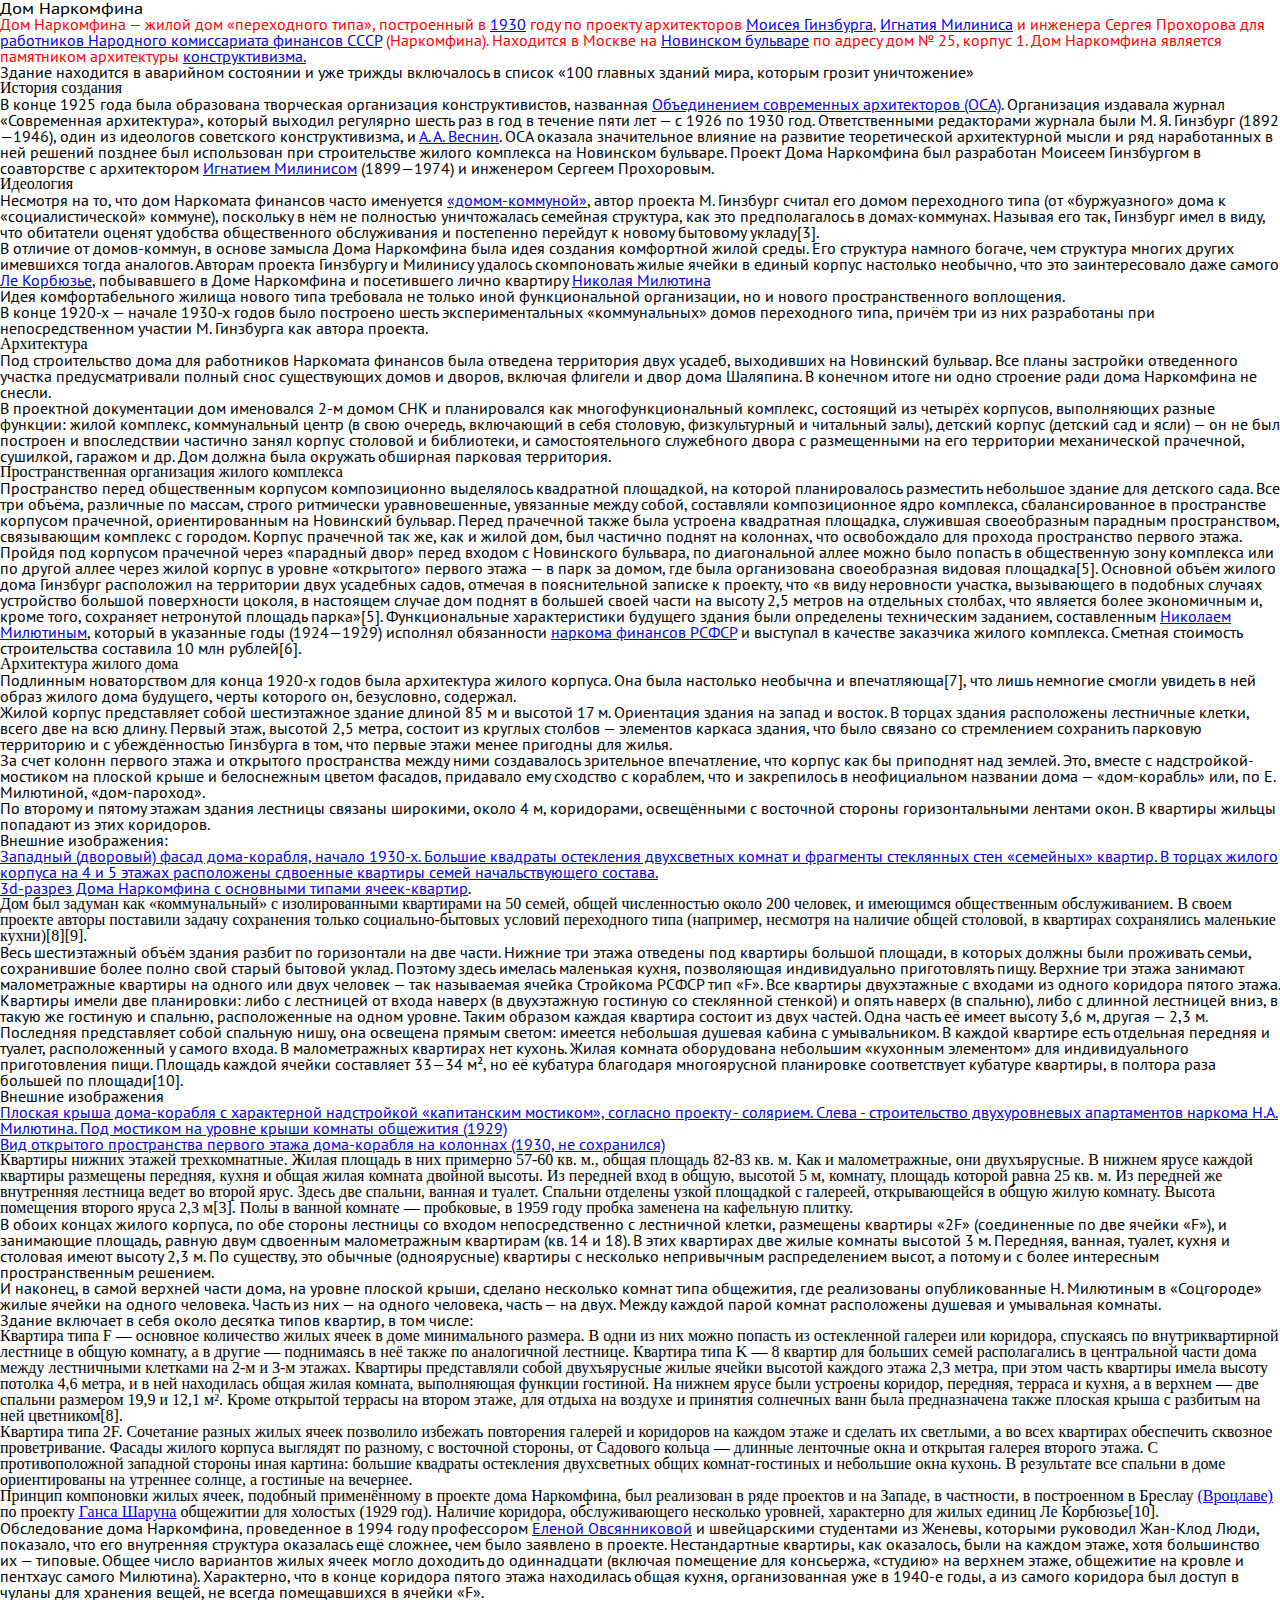
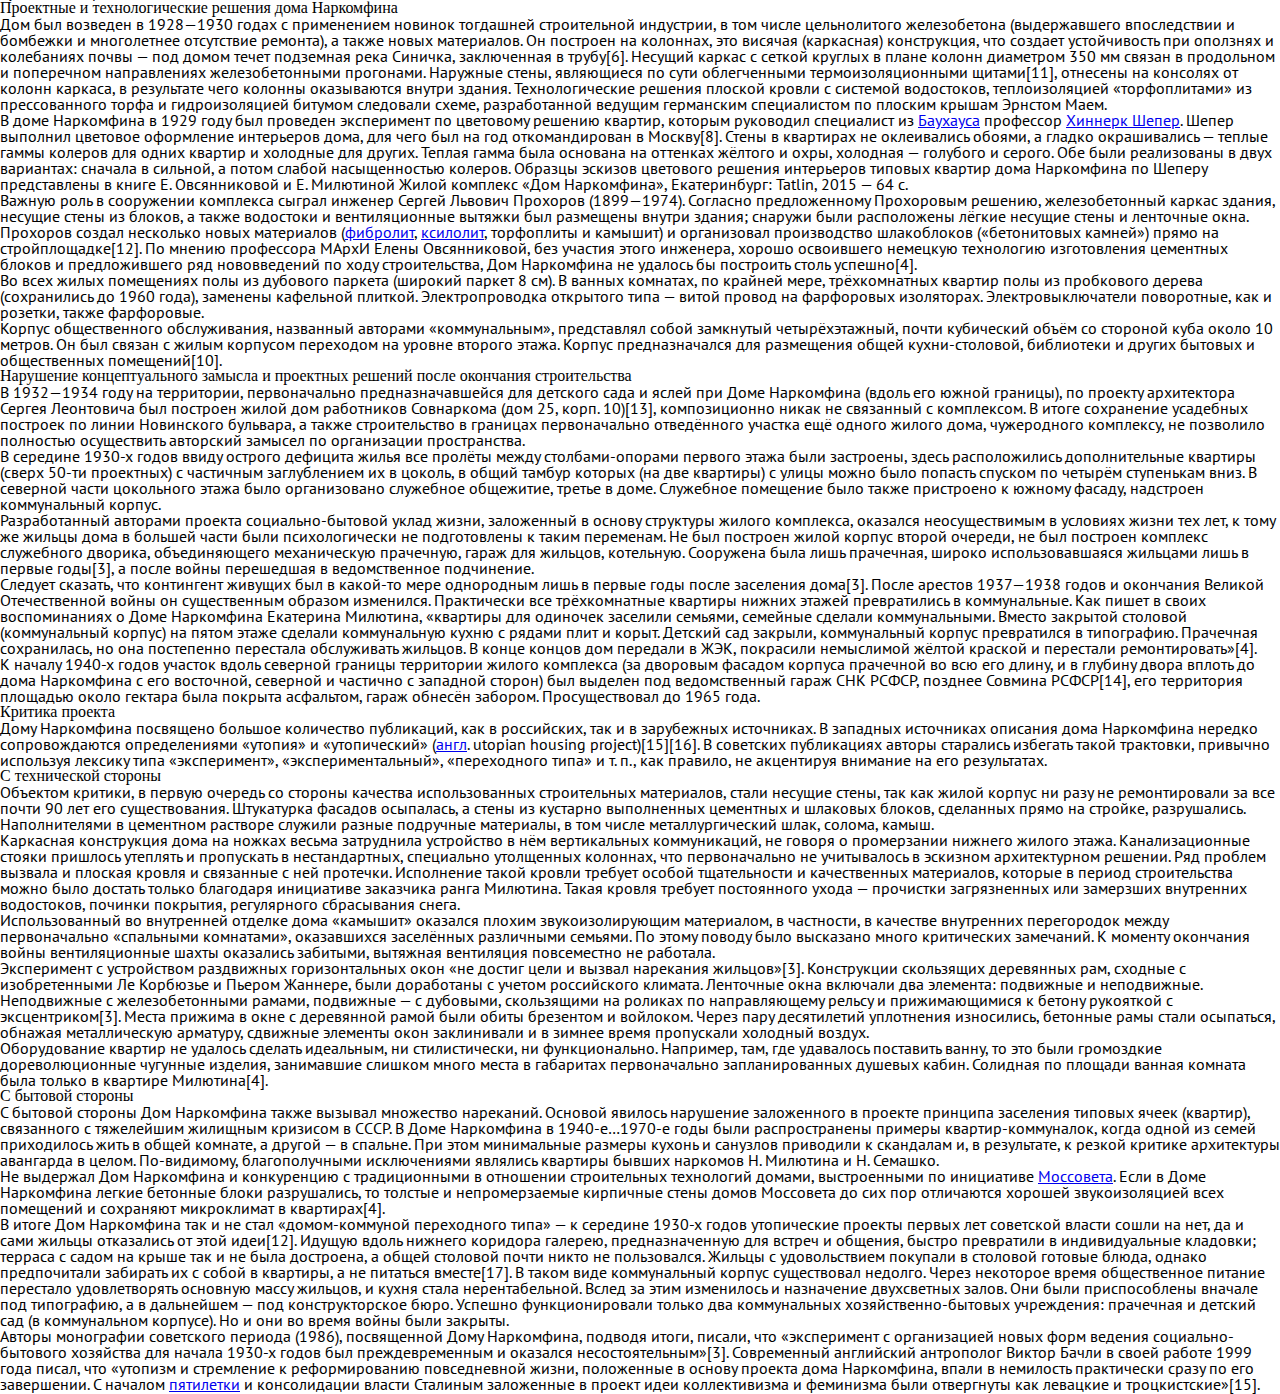
==== index.html @ 90851af2 "Tried to style" ====
<!DOCTYPE html>
<html>
  <head>
  <meta charset="utf-8">
    <title>Дом Наркомфина</title>
    <link rel="stylesheet" href="styles/style.css">
    <link href="https://fonts.googleapis.com/css?family=PT+Sans|PT+Sans+Caption" rel="stylesheet">
    </head>
    <body>
<h1>Дом Наркомфина</h1>
  <p style="color:red">Дом Наркомфина — жилой дом «переходного типа», построенный в <a href="https://ru.wikipedia.org/wiki/1930_%D0%B3%D0%BE%D0%B4">1930</a> году по проекту архитекторов <a href="https://ru.wikipedia.org/wiki/Гинзбург,_Моисей_Яковлевич">Моисея Гинзбурга</a>, <a href="https://ru.wikipedia.org/wiki/Милинис,_Игнатий_Францевич">Игнатия Милиниса</a> и инженера Сергея Прохорова  для <a href="https://ru.wikipedia.org/wiki/Народный_комиссариат_финансов_СССР">работников Народного комиссариата финансов СССР</a> (Наркомфина). Находится в Москве на <a href="https://ru.wikipedia.org/wiki/Новинский_бульвар">Новинском бульваре</a> по адресу дом № 25, корпус 1. Дом Наркомфина является памятником архитектуры <a href="https://ru.wikipedia.org/wiki/Конструктивизм_(искусство)">конструктивизма.</a> </p>
  <p>Здание находится в аварийном состоянии и уже трижды включалось в список «100 главных зданий мира, которым грозит уничтожение»</p>
<h2>История создания</h2>
    <p>В конце 1925 года была образована творческая организация конструктивистов, названная <a href="https://ru.wikipedia.org/wiki/Объединение_современных_архитекторов">Объединением современных архитекторов (ОСА)</a>. Организация издавала журнал «Современная архитектура», который выходил регулярно шесть раз в год в течение пяти лет — с 1926 по 1930 год. Ответственными редакторами журнала были М. Я. Гинзбург (1892—1946), один из идеологов советского конструктивизма, и <a href="https://ru.wikipedia.org/wiki/Веснин,_Александр_Александрович">А. А. Веснин</a>. ОСА оказала значительное влияние на развитие теоретической архитектурной мысли и ряд наработанных в ней решений позднее был использован при строительстве жилого комплекса на Новинском бульваре. Проект Дома Наркомфина был разработан Моисеем Гинзбургом в соавторстве с архитектором <a href="https://ru.wikipedia.org/wiki/Милинис,_Игнатий_Францевич">Игнатием Милинисом</a> (1899—1974) и инженером Сергеем Прохоровым.</p>
<h2>Идеология</h2>
    <p>Несмотря на то, что дом Наркомата финансов часто именуется <a href="https://ru.wikipedia.org/wiki/Дом-коммуна">«домом-коммуной»</a>, автор проекта М. Гинзбург считал его домом переходного типа (от «буржуазного» дома к «социалистической» коммуне), поскольку в нём не полностью уничтожалась семейная структура, как это предполагалось в домах-коммунах. Называя его так, Гинзбург имел в виду, что обитатели оценят удобства общественного обслуживания и постепенно перейдут к новому бытовому укладу[3].</p>

    <p>В отличие от домов-коммун, в основе замысла Дома Наркомфина была идея создания комфортной жилой среды. Его структура намного богаче, чем структура многих других имевшихся тогда аналогов. Авторам проекта Гинзбургу и Милинису удалось скомпоновать жилые ячейки в единый корпус настолько необычно, что это заинтересовало даже самого <a href="https://ru.wikipedia.org/wiki/Ле_Корбюзье">Ле Корбюзье</a>, побывавшего в Доме Наркомфина и посетившего лично квартиру <a href="https://ru.wikipedia.org/wiki/Милютин,_Николай_Александрович">Николая Милютина</a> </p>

    <p>Идея комфортабельного жилища нового типа требовала не только иной функциональной организации, но и нового пространственного воплощения.</p>

    <p>В конце 1920-х — начале 1930-х годов было построено шесть экспериментальных «коммунальных» домов переходного типа, причём три из них разработаны при непосредственном участии М. Гинзбурга как автора проекта.</p>
<h2>Архитектура</h2>
  <p>Под строительство дома для работников Наркомата финансов была отведена территория двух усадеб, выходивших на Новинский бульвар. Все планы застройки отведенного участка предусматривали полный снос существующих домов и дворов, включая флигели и двор дома Шаляпина. В конечном итоге ни одно строение ради дома Наркомфина не снесли.</p>

  <p>В проектной документации дом именовался 2-м домом СНК и планировался как многофункциональный комплекс, состоящий из четырёх корпусов, выполняющих разные функции: жилой комплекс, коммунальный центр (в свою очередь, включающий в себя столовую, физкультурный и читальный залы), детский корпус (детский сад и ясли) — он не был построен и впоследствии частично занял корпус столовой и библиотеки, и самостоятельного служебного двора с размещенными на его территории механической прачечной, сушилкой, гаражом и др. Дом должна была окружать обширная парковая территория.</p>
<h3>Пространственная организация жилого комплекса</h3>
  <p>Пространство перед общественным корпусом композиционно выделялось квадратной площадкой, на которой планировалось разместить небольшое здание для детского сада. Все три объёма, различные по массам, строго ритмически уравновешенные, увязанные между собой, составляли композиционное ядро комплекса, сбалансированное в пространстве корпусом прачечной, ориентированным на Новинский бульвар. Перед прачечной также была устроена квадратная площадка, служившая своеобразным парадным пространством, связывающим комплекс с городом. Корпус прачечной так же, как и жилой дом, был частично поднят на колоннах, что освобождало для прохода пространство первого этажа. Пройдя под корпусом прачечной через «парадный двор» перед входом с Новинского бульвара, по диагональной аллее можно было попасть в общественную зону комплекса или по другой аллее через жилой корпус в уровне «открытого» первого этажа — в парк за домом, где была организована своеобразная видовая площадка[5].

Основной объём жилого дома Гинзбург расположил на территории двух усадебных садов, отмечая в пояснительной записке к проекту, что «в виду неровности участка, вызывающего в подобных случаях устройство большой поверхности цоколя, в настоящем случае дом поднят в большей своей части на высоту 2,5 метров на отдельных столбах, что является более экономичным и, кроме того, сохраняет нетронутой площадь парка»[5].

Функциональные характеристики будущего здания были определены техническим заданием, составленным <a href="https://ru.wikipedia.org/wiki/Милютин,_Николай_Александрович">Николаем Милютиным</a>, который в указанные годы (1924—1929) исполнял обязанности <a href="https://ru.wikipedia.org/wiki/Народный_комиссариат_финансов_РСФСР">наркома финансов РСФСР</a> и выступал в качестве заказчика жилого комплекса. Сметная стоимость строительства составила 10 млн рублей[6].</p>
<h3>Архитектура жилого дома</h3>
  <p>Подлинным новаторством для конца 1920-х годов была архитектура жилого корпуса. Она была настолько необычна и впечатляюща[7], что лишь немногие смогли увидеть в ней образ жилого дома будущего, черты которого он, безусловно, содержал.</p>

  <p>Жилой корпус представляет собой шестиэтажное здание длиной 85 м и высотой 17 м. Ориентация здания на запад и восток. В торцах здания расположены лестничные клетки, всего две на всю длину. Первый этаж, высотой 2,5 метра, состоит из круглых столбов — элементов каркаса здания, что было связано со стремлением сохранить парковую территорию и с убеждённостью Гинзбурга в том, что первые этажи менее пригодны для жилья.</p>

  <p>За счет колонн первого этажа и открытого пространства между ними создавалось зрительное впечатление, что корпус как бы приподнят над землей. Это, вместе с надстройкой-мостиком на плоской крыше и белоснежным цветом фасадов, придавало ему сходство с кораблем, что и закрепилось в неофициальном названии дома — «дом-корабль» или, по Е. Милютиной, «дом-пароход».</p>

  <p>По второму и пятому этажам здания лестницы связаны широкими, около 4 м, коридорами, освещёнными с восточной стороны горизонтальными лентами окон. В квартиры жильцы попадают из этих коридоров.</p>

  <p>Внешние изображения:
    <p> <a href="http://www.artandarchitecture.org.uk/images/full/75aa275d5933ce603805214221bc10930753aa45.html">Западный (дворовый) фасад дома-корабля, начало 1930-х. Большие квадраты остекления двухсветных комнат и фрагменты стеклянных стен «семейных» квартир. В торцах жилого корпуса на 4 и 5 этажах расположены сдвоенные квартиры семей начальствующего состава.</a> </p>

    <p> <a href="http://1.bp.blogspot.com/-ZjnkB59zXxg/VXw2PdCZWOI/AAAAAAAAMlU/ABbjK4QWduk/s1600/Narkomfin_4lagen.png">3d-разрез Дома Наркомфина с основными типами ячеек-квартир</a>. </p>
Дом был задуман как «коммунальный» с изолированными квартирами на 50 семей, общей численностью около 200 человек, и имеющимся общественным обслуживанием. В своем проекте авторы поставили задачу сохранения только социально-бытовых условий переходного типа (например, несмотря на наличие общей столовой, в квартирах сохранялись маленькие кухни)[8][9].</p>

  <p>Весь шестиэтажный объём здания разбит по горизонтали на две части. Нижние три этажа отведены под квартиры большой площади, в которых должны были проживать семьи, сохранившие более полно свой старый бытовой уклад. Поэтому здесь имелась маленькая кухня, позволяющая индивидуально приготовлять пищу. Верхние три этажа занимают малометражные квартиры на одного или двух человек — так называемая ячейка Стройкома РСФСР тип «F». Все квартиры двухэтажные с входами из одного коридора пятого этажа. Квартиры имели две планировки: либо с лестницей от входа наверх (в двухэтажную гостиную со стеклянной стенкой) и опять наверх (в спальню), либо с длинной лестницей вниз, в такую же гостиную и спальню, расположенные на одном уровне. Таким образом каждая квартира состоит из двух частей. Одна часть её имеет высоту 3,6 м, другая — 2,3 м. Последняя представляет собой спальную нишу, она освещена прямым светом: имеется небольшая душевая кабина с умывальником. В каждой квартире есть отдельная передняя и туалет, расположенный у самого входа. В малометражных квартирах нет кухонь. Жилая комната оборудована небольшим «кухонным элементом» для индивидуального приготовления пищи. Площадь каждой ячейки составляет 33—34 м², но её кубатура благодаря многоярусной планировке соответствует кубатуре квартиры, в полтора раза большей по площади[10].</p>

  <p>Внешние изображения
    <p> <a href="https://thecharnelhouse.org/2013/10/05/dom-narkomfin-in-moscow-1929/narkomfin-en-constructione/#main">Плоская крыша дома-корабля с характерной надстройкой «капитанским мостиком», согласно проекту - солярием. Слева - строительство двухуровневых апартаментов наркома Н.А. Милютина. Под мостиком на уровне крыши комнаты общежития (1929)</a> </p>
    <p> <a href="http://www.artandarchitecture.org.uk/images/full/ae0583a6d7a07fad7708b5f6cf59872e88553ae0.html">Вид открытого пространства первого этажа дома-корабля на колоннах (1930, не сохранился)</a> </p>
Квартиры нижних этажей трехкомнатные. Жилая площадь в них примерно 57-60 кв. м., общая площадь 82-83 кв. м. Как и малометражные, они двухъярусные. В нижнем ярусе каждой квартиры размещены передняя, кухня и общая жилая комната двойной высоты. Из передней вход в общую, высотой 5 м, комнату, площадь которой равна 25 кв. м. Из передней же внутренняя лестница ведет во второй ярус. Здесь две спальни, ванная и туалет. Спальни отделены узкой площадкой с галереей, открывающейся в общую жилую комнату. Высота помещения второго яруса 2,3 м[3]. Полы в ванной комнате — пробковые, в 1959 году пробка заменена на кафельную плитку.</p>

  <p>В обоих концах жилого корпуса, по обе стороны лестницы со входом непосредственно с лестничной клетки, размещены квартиры «2F» (соединенные по две ячейки «F»), и занимающие площадь, равную двум сдвоенным малометражным квартирам (кв. 14 и 18). В этих квартирах две жилые комнаты высотой 3 м. Передняя, ванная, туалет, кухня и столовая имеют высоту 2,3 м. По существу, это обычные (одноярусные) квартиры с несколько непривычным распределением высот, а потому и с более интересным пространственным решением.</p>

  <p>И наконец, в самой верхней части дома, на уровне плоской крыши, сделано несколько комнат типа общежития, где реализованы опубликованные Н. Милютиным в «Соцгороде» жилые ячейки на одного человека. Часть из них — на одного человека, часть — на двух. Между каждой парой комнат расположены душевая и умывальная комнаты.</p>

  <p>Здание включает в себя около десятка типов квартир, в том числе:</p>

    <ul>

    <li>Квартира типа F — основное количество жилых ячеек в доме минимального размера. В одни из них можно попасть из остекленной галереи или коридора, спускаясь по внутриквартирной лестнице в общую комнату, а в другие — поднимаясь в неё также по аналогичной лестнице.
Квартира типа K — 8 квартир для больших семей располагались в центральной части дома между лестничными клетками на 2-м и 3-м этажах. Квартиры представляли собой двухъярусные жилые ячейки высотой каждого этажа 2,3 метра, при этом часть квартиры имела высоту потолка 4,6 метра, и в ней находилась общая жилая комната, выполняющая функции гостиной. На нижнем ярусе были устроены коридор, передняя, терраса и кухня, а в верхнем — две спальни размером 19,9 и 12,1 м². Кроме открытой террасы на втором этаже, для отдыха на воздухе и принятия солнечных ванн была предназначена также плоская крыша с разбитым на ней цветником[8].</p>

    <li>Квартира типа 2F. Сочетание разных жилых ячеек позволило избежать повторения галерей и коридоров на каждом этаже и сделать их светлыми, а во всех квартирах обеспечить сквозное проветривание.
Фасады жилого корпуса выглядят по разному, с восточной стороны, от Садового кольца — длинные ленточные окна и открытая галерея второго этажа. С противоположной западной стороны иная картина: большие квадраты остекления двухсветных общих комнат-гостиных и небольшие окна кухонь. В результате все спальни в доме ориентированы на утреннее солнце, а гостиные на вечернее.</p>

    <li>Принцип компоновки жилых ячеек, подобный применённому в проекте дома Наркомфина, был реализован в ряде проектов и на Западе, в частности, в построенном в Бреслау <a href="https://ru.wikipedia.org/wiki/Вроцлав">(Вроцлаве)</a> по проекту <a href="https://ru.wikipedia.org/wiki/Шарун,_Ганс">Ганса Шаруна</a> общежитии для холостых (1929 год). Наличие коридора, обслуживающего несколько уровней, характерно для жилых единиц Ле Корбюзье[10].</p>

  <p>Обследование дома Наркомфина, проведенное в 1994 году профессором <a href="https://ru.wikipedia.org/wiki/Московский_архитектурный_институт_(государственная_академия)>"МАрхИ </a> <a href="https://ru.wikipedia.org/wiki/Овсянникова,_Елена_Борисовна">Еленой Овсянниковой</a> и швейцарскими студентами из Женевы, которыми руководил Жан-Клод Люди, показало, что его внутренняя структура оказалась ещё сложнее, чем было заявлено в проекте. Нестандартные квартиры, как оказалось, были на каждом этаже, хотя большинство их — типовые. Общее число вариантов жилых ячеек могло доходить до одиннадцати (включая помещение для консьержа, «студию» на верхнем этаже, общежитие на кровле и пентхаус самого Милютина). Характерно, что в конце коридора пятого этажа находилась общая кухня, организованная уже в 1940-е годы, а из самого коридора был доступ в чуланы для хранения вещей, не всегда помещавшихся в ячейки «F».</p>
<h2>Проектные и технологические решения дома Наркомфина</h2>
  <p>Дом был возведен в 1928—1930 годах с применением новинок тогдашней строительной индустрии, в том числе цельнолитого железобетона (выдержавшего впоследствии и бомбежки и многолетнее отсутствие ремонта), а также новых материалов. Он построен на колоннах, это висячая (каркасная) конструкция, что создает устойчивость при оползнях и колебаниях почвы — под домом течет подземная река Синичка, заключенная в трубу[6]. Несущий каркас с сеткой круглых в плане колонн диаметром 350 мм связан в продольном и поперечном направлениях железобетонными прогонами. Наружные стены, являющиеся по сути облегченными термоизоляционными щитами[11], отнесены на консолях от колонн каркаса, в результате чего колонны оказываются внутри здания. Технологические решения плоской кровли с системой водостоков, теплоизоляцией «торфоплитами» из прессованного торфа и гидроизоляцией битумом следовали схеме, разработанной ведущим германским специалистом по плоским крышам Эрнстом Маем.</p>

  <p>В доме Наркомфина в 1929 году был проведен эксперимент по цветовому решению квартир, которым руководил специалист из <a href="https://ru.wikipedia.org/wiki/Баухаус">Баухауса</a> профессор <a href="https://de.wikipedia.org/wiki/Hinnerk_Scheper">Хиннерк Шепер</a>. Шепер выполнил цветовое оформление интерьеров дома, для чего был на год откомандирован в Москву[8]. Стены в квартирах не оклеивались обоями, а гладко окрашивались — теплые гаммы колеров для одних квартир и холодные для других. Теплая гамма была основана на оттенках жёлтого и охры, холодная — голубого и серого. Обе были реализованы в двух вариантах: сначала в сильной, а потом слабой насыщенностью колеров. Образцы эскизов цветового решения интерьеров типовых квартир дома Наркомфина по Шеперу представлены в книге Е. Овсянниковой и Е. Милютиной Жилой комплекс «Дом Наркомфина», Екатеринбург: Tatlin, 2015 — 64 с.</p>

  <p>Важную роль в сооружении комплекса сыграл инженер Сергей Львович Прохоров (1899—1974). Согласно предложенному Прохоровым решению, железобетонный каркас здания, несущие стены из блоков, а также водостоки и вентиляционные вытяжки был размещены внутри здания; снаружи были расположены лёгкие несущие стены и ленточные окна. Прохоров создал несколько новых материалов (<a href="https://ru.wikipedia.org/wiki/Фибролит">фибролит</a>, <a href="https://ru.wikipedia.org/wiki/Цемент_Сореля">ксилолит</a>, торфоплиты и камышит) и организовал производство шлакоблоков («бетонитовых камней») прямо на стройплощадке[12]. По мнению профессора МАрхИ Елены Овсянниковой, без участия этого инженера, хорошо освоившего немецкую технологию изготовления цементных блоков и предложившего ряд нововведений по ходу строительства, Дом Наркомфина не удалось бы построить столь успешно[4].</p>

  <p>Во всех жилых помещениях полы из дубового паркета (широкий паркет 8 см). В ванных комнатах, по крайней мере, трёхкомнатных квартир полы из пробкового дерева (сохранились до 1960 года), заменены кафельной плиткой. Электропроводка открытого типа — витой провод на фарфоровых изоляторах. Электровыключатели поворотные, как и розетки, также фарфоровые.</p>

  <p>Корпус общественного обслуживания, названный авторами «коммунальным», представлял собой замкнутый четырёхэтажный, почти кубический объём со стороной куба около 10 метров. Он был связан с жилым корпусом переходом на уровне второго этажа. Корпус предназначался для размещения общей кухни-столовой, библиотеки и других бытовых и общественных помещений[10].</p>
<h2>Нарушение концептуального замысла и проектных решений после окончания строительства</h2>
  <p>В 1932—1934 году на территории, первоначально предназначавшейся для детского сада и яслей при Доме Наркомфина (вдоль его южной границы), по проекту архитектора Сергея Леонтовича был построен жилой дом работников Совнаркома (дом 25, корп. 10)[13], композиционно никак не связанный с комплексом. В итоге сохранение усадебных построек по линии Новинского бульвара, а также строительство в границах первоначально отведённого участка ещё одного жилого дома, чужеродного комплексу, не позволило полностью осуществить авторский замысел по организации пространства.</p>

  <p>В середине 1930-х годов ввиду острого дефицита жилья все пролёты между столбами-опорами первого этажа были застроены, здесь расположились дополнительные квартиры (сверх 50-ти проектных) с частичным заглублением их в цоколь, в общий тамбур которых (на две квартиры) с улицы можно было попасть спуском по четырём ступенькам вниз. В северной части цокольного этажа было организовано служебное общежитие, третье в доме. Служебное помещение было также пристроено к южному фасаду, надстроен коммунальный корпус.</p>

  <p>Разработанный авторами проекта социально-бытовой уклад жизни, заложенный в основу структуры жилого комплекса, оказался неосуществимым в условиях жизни тех лет, к тому же жильцы дома в большей части были психологически не подготовлены к таким переменам. Не был построен жилой корпус второй очереди, не был построен комплекс служебного дворика, объединяющего механическую прачечную, гараж для жильцов, котельную. Сооружена была лишь прачечная, широко использовавшаяся жильцами лишь в первые годы[3], а после войны перешедшая в ведомственное подчинение.</p>

  <p>Следует сказать, что контингент живущих был в какой-то мере однородным лишь в первые годы после заселения дома[3]. После арестов 1937—1938 годов и окончания Великой Отечественной войны он существенным образом изменился. Практически все трёхкомнатные квартиры нижних этажей превратились в коммунальные. Как пишет в своих воспоминаниях о Доме Наркомфина Екатерина Милютина, «квартиры для одиночек заселили семьями, семейные сделали коммунальными. Вместо закрытой столовой (коммунальный корпус) на пятом этаже сделали коммунальную кухню с рядами плит и корыт. Детский сад закрыли, коммунальный корпус превратился в типографию. Прачечная сохранилась, но она постепенно перестала обслуживать жильцов. В конце концов дом передали в ЖЭК, покрасили немыслимой жёлтой краской и перестали ремонтировать»[4].</p>

  <p>К началу 1940-х годов участок вдоль северной границы территории жилого комплекса (за дворовым фасадом корпуса прачечной во всю его длину, и в глубину двора вплоть до дома Наркомфина с его восточной, северной и частично с западной сторон) был выделен под ведомственный гараж СНК РСФСР, позднее Совмина РСФСР[14], его территория площадью около гектара была покрыта асфальтом, гараж обнесён забором. Просуществовал до 1965 года.</p>
<h2>Критика проекта</h2>
  <p>Дому Наркомфина посвящено большое количество публикаций, как в российских, так и в зарубежных источниках. В западных источниках описания дома Наркомфина нередко сопровождаются определениями «утопия» и «утопический» (<a href="https://ru.wikipedia.org/wiki/Английский_язык">англ</a>. utopian housing project)[15][16]. В советских публикациях авторы старались избегать такой трактовки, привычно используя лексику типа «эксперимент», «экспериментальный», «переходного типа» и т. п., как правило, не акцентируя внимание на его результатах.</p>
<h3>С технической стороны</h3>
  <p>Объектом критики, в первую очередь со стороны качества использованных строительных материалов, стали несущие стены, так как жилой корпус ни разу не ремонтировали за все почти 90 лет его существования. Штукатурка фасадов осыпалась, а стены из кустарно выполненных цементных и шлаковых блоков, сделанных прямо на стройке, разрушались. Наполнителями в цементном растворе служили разные подручные материалы, в том числе металлургический шлак, солома, камыш.</p>

  <p>Каркасная конструкция дома на ножках весьма затруднила устройство в нём вертикальных коммуникаций, не говоря о промерзании нижнего жилого этажа. Канализационные стояки пришлось утеплять и пропускать в нестандартных, специально утолщенных колоннах, что первоначально не учитывалось в эскизном архитектурном решении. Ряд проблем вызвала и плоская кровля и связанные с ней протечки. Исполнение такой кровли требует особой тщательности и качественных материалов, которые в период строительства можно было достать только благодаря инициативе заказчика ранга Милютина. Такая кровля требует постоянного ухода — прочистки загрязненных или замерзших внутренних водостоков, починки покрытия, регулярного сбрасывания снега.</p>

  <p>Использованный во внутренней отделке дома «камышит» оказался плохим звукоизолирующим материалом, в частности, в качестве внутренних перегородок между первоначально «спальными комнатами», оказавшихся заселённых различными семьями. По этому поводу было высказано много критических замечаний. К моменту окончания войны вентиляционные шахты оказались забитыми, вытяжная вентиляция повсеместно не работала.</p>

  <p>Эксперимент с устройством раздвижных горизонтальных окон «не достиг цели и вызвал нарекания жильцов»[3]. Конструкции скользящих деревянных рам, сходные с изобретенными Ле Корбюзье и Пьером Жаннере, были доработаны с учетом российского климата. Ленточные окна включали два элемента: подвижные и неподвижные. Неподвижные с железобетонными рамами, подвижные — с дубовыми, скользящими на роликах по направляющему рельсу и прижимающимися к бетону рукояткой с эксцентриком[3]. Места прижима в окне с деревянной рамой были обиты брезентом и войлоком. Через пару десятилетий уплотнения износились, бетонные рамы стали осыпаться, обнажая металлическую арматуру, сдвижные элементы окон заклинивали и в зимнее время пропускали холодный воздух.</p>

  <p>Оборудование квартир не удалось сделать идеальным, ни стилистически, ни функционально. Например, там, где удавалось поставить ванну, то это были громоздкие дореволюционные чугунные изделия, занимавшие слишком много места в габаритах первоначально запланированных душевых кабин. Солидная по площади ванная комната была только в квартире Милютина[4].</p>
<h3>С бытовой стороны</h3>
  <p>С бытовой стороны Дом Наркомфина также вызывал множество нареканий. Основой явилось нарушение заложенного в проекте принципа заселения типовых ячеек (квартир), связанного с тяжелейшим жилищным кризисом в СССР. В Доме Наркомфина в 1940-е…1970-е годы были распространены примеры квартир-коммуналок, когда одной из семей приходилось жить в общей комнате, а другой — в спальне. При этом минимальные размеры кухонь и санузлов приводили к скандалам и, в результате, к резкой критике архитектуры авангарда в целом. По-видимому, благополучными исключениями являлись квартиры бывших наркомов Н. Милютина и Н. Семашко.</p>

  <p>Не выдержал Дом Наркомфина и конкуренцию с традиционными в отношении строительных технологий домами, выстроенными по инициативе <a href="https://ru.wikipedia.org/wiki/Московский_городской_совет">Моссовета</a>. Если в Доме Наркомфина легкие бетонные блоки разрушались, то толстые и непромерзаемые кирпичные стены домов Моссовета до сих пор отличаются хорошей звукоизоляцией всех помещений и сохраняют микроклимат в квартирах[4].</p>

  <p>В итоге Дом Наркомфина так и не стал «домом-коммуной переходного типа» — к середине 1930-х годов утопические проекты первых лет советской власти сошли на нет, да и сами жильцы отказались от этой идеи[12]. Идущую вдоль нижнего коридора галерею, предназначенную для встреч и общения, быстро превратили в индивидуальные кладовки; терраса с садом на крыше так и не была достроена, а общей столовой почти никто не пользовался. Жильцы с удовольствием покупали в столовой готовые блюда, однако предпочитали забирать их с собой в квартиры, а не питаться вместе[17]. В таком виде коммунальный корпус существовал недолго. Через некоторое время общественное питание перестало удовлетворять основную массу жильцов, и кухня стала нерентабельной. Вслед за этим изменилось и назначение двухсветных залов. Они были приспособлены вначале под типографию, а в дальнейшем — под конструкторское бюро.
Успешно функционировали только два коммунальных хозяйственно-бытовых учреждения: прачечная и детский сад (в коммунальном корпусе). Но и они во время войны были закрыты.</p>
  <p>Авторы монографии советского периода (1986), посвященной Дому Наркомфина, подводя итоги, писали, что «эксперимент с организацией новых форм ведения социально-бытового хозяйства для начала 1930-х годов был преждевременным и оказался несостоятельным»[3]. Современный английский антрополог Виктор Бачли в своей работе 1999 года писал, что «утопизм и стремление к реформированию повседневной жизни, положенные в основу проекта дома Наркомфина, впали в немилость практически сразу по его завершении. С началом <a href="https://ru.wikipedia.org/wiki/Первая_пятилетка">пятилетки</a> и консолидации власти Сталиным заложенные в проект идеи коллективизма и феминизма были отвергнуты как левацкие и троцкистские»[15].</p>

  </body>
    </html>
---- styles/style.css ----
/* http://meyerweb.com/eric/tools/css/reset/
   v2.0 | 20110126
   License: none (public domain)
*/

html, body, div, span, applet, object, iframe,
h1, h2, h3, h4, h5, h6, p, blockquote, pre,
a, abbr, acronym, address, big, cite, code,
del, dfn, em, img, ins, kbd, q, s, samp,
small, strike, strong, sub, sup, tt, var,
b, u, i, center,
dl, dt, dd, ol, ul, li,
fieldset, form, label, legend,
table, caption, tbody, tfoot, thead, tr, th, td,
article, aside, canvas, details, embed,
figure, figcaption, footer, header, hgroup,
menu, nav, output, ruby, section, summary,
time, mark, audio, video {
	margin: 0;
	padding: 0;
	border: 0;
	font-size: 100%;
	font: inherit;
	vertical-align: baseline;
}
/* HTML5 display-role reset for older browsers */
article, aside, details, figcaption, figure,
footer, header, hgroup, menu, nav, section {
	display: block;
}
body {
	line-height: 1;
}
ol, ul {
	list-style: none;
}
blockquote, q {
	quotes: none;
}
blockquote:before, blockquote:after,
q:before, q:after {
	content: '';
	content: none;
}
table {
	border-collapse: collapse;
	border-spacing: 0;
}

h1 {
  font-family: "PT Sans Caption", sans-serif
}
p{
  font-family: "PT Sans", sans-sherif
}
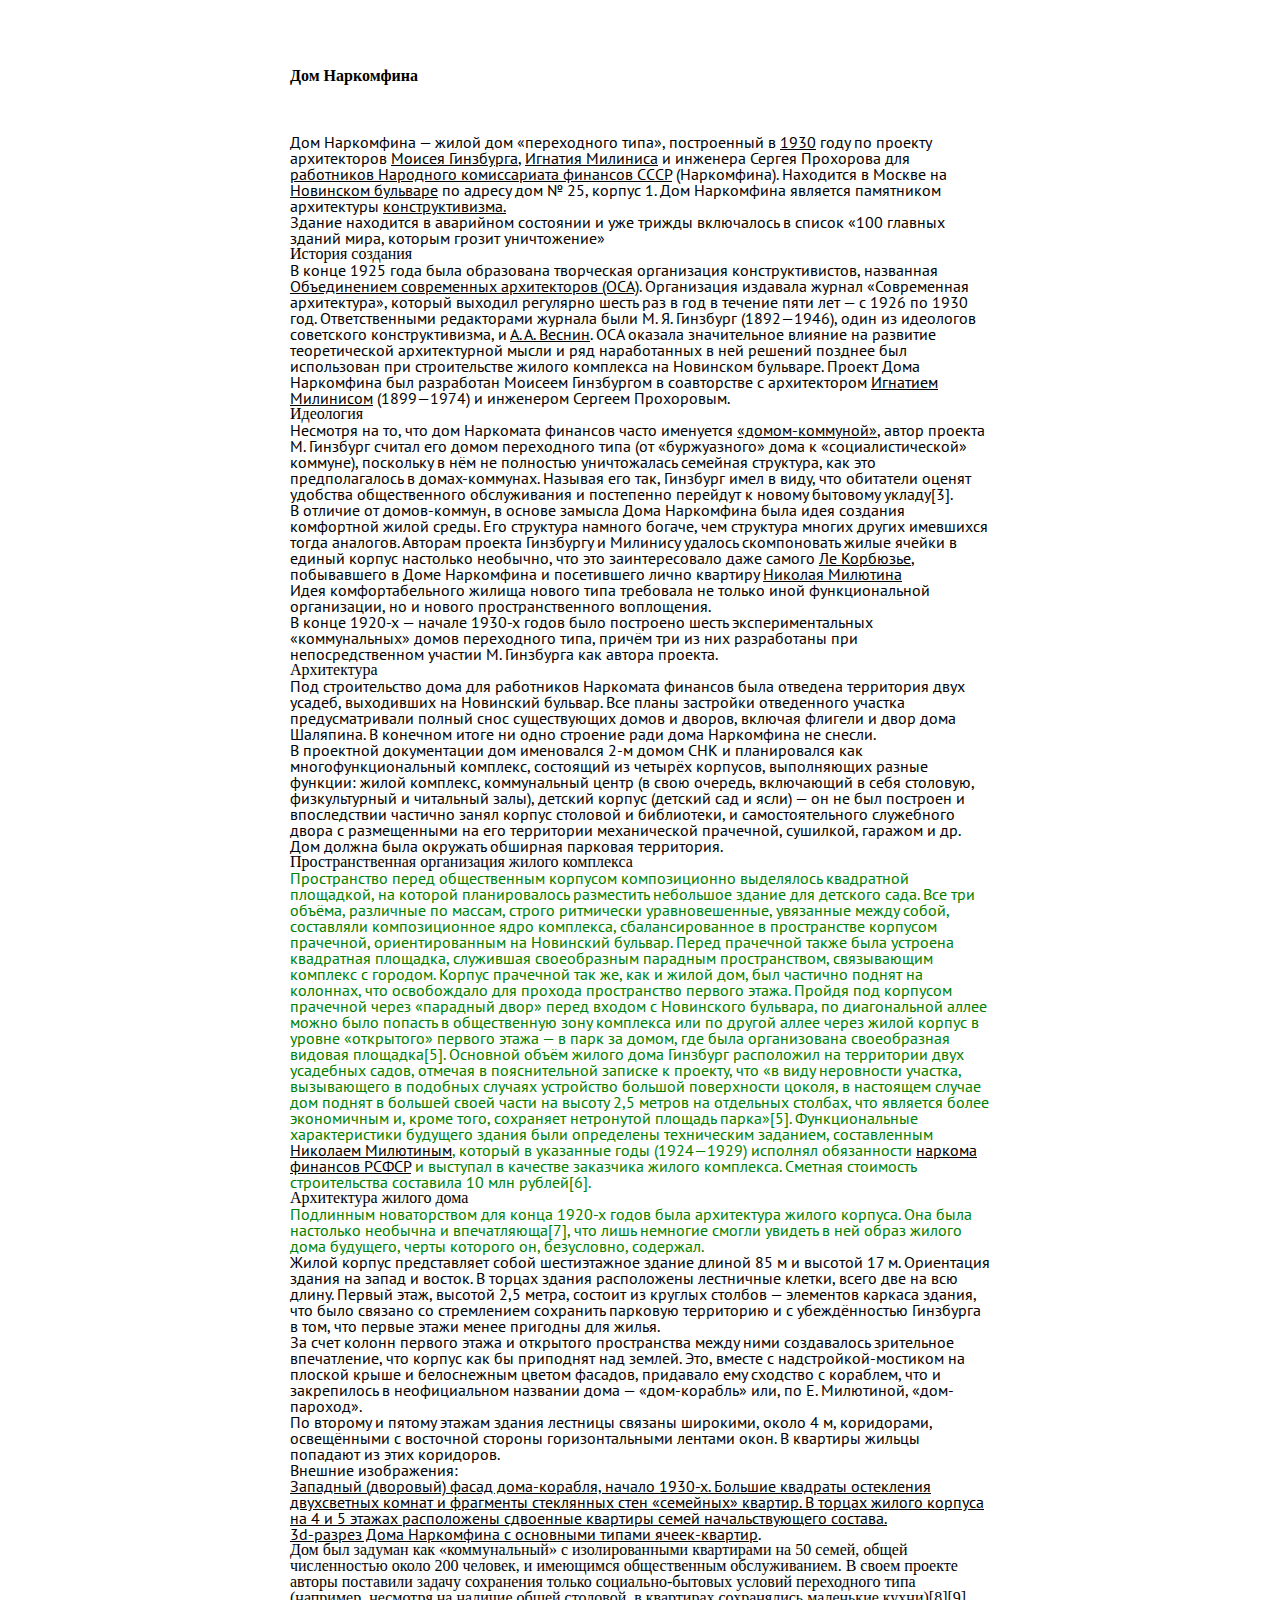
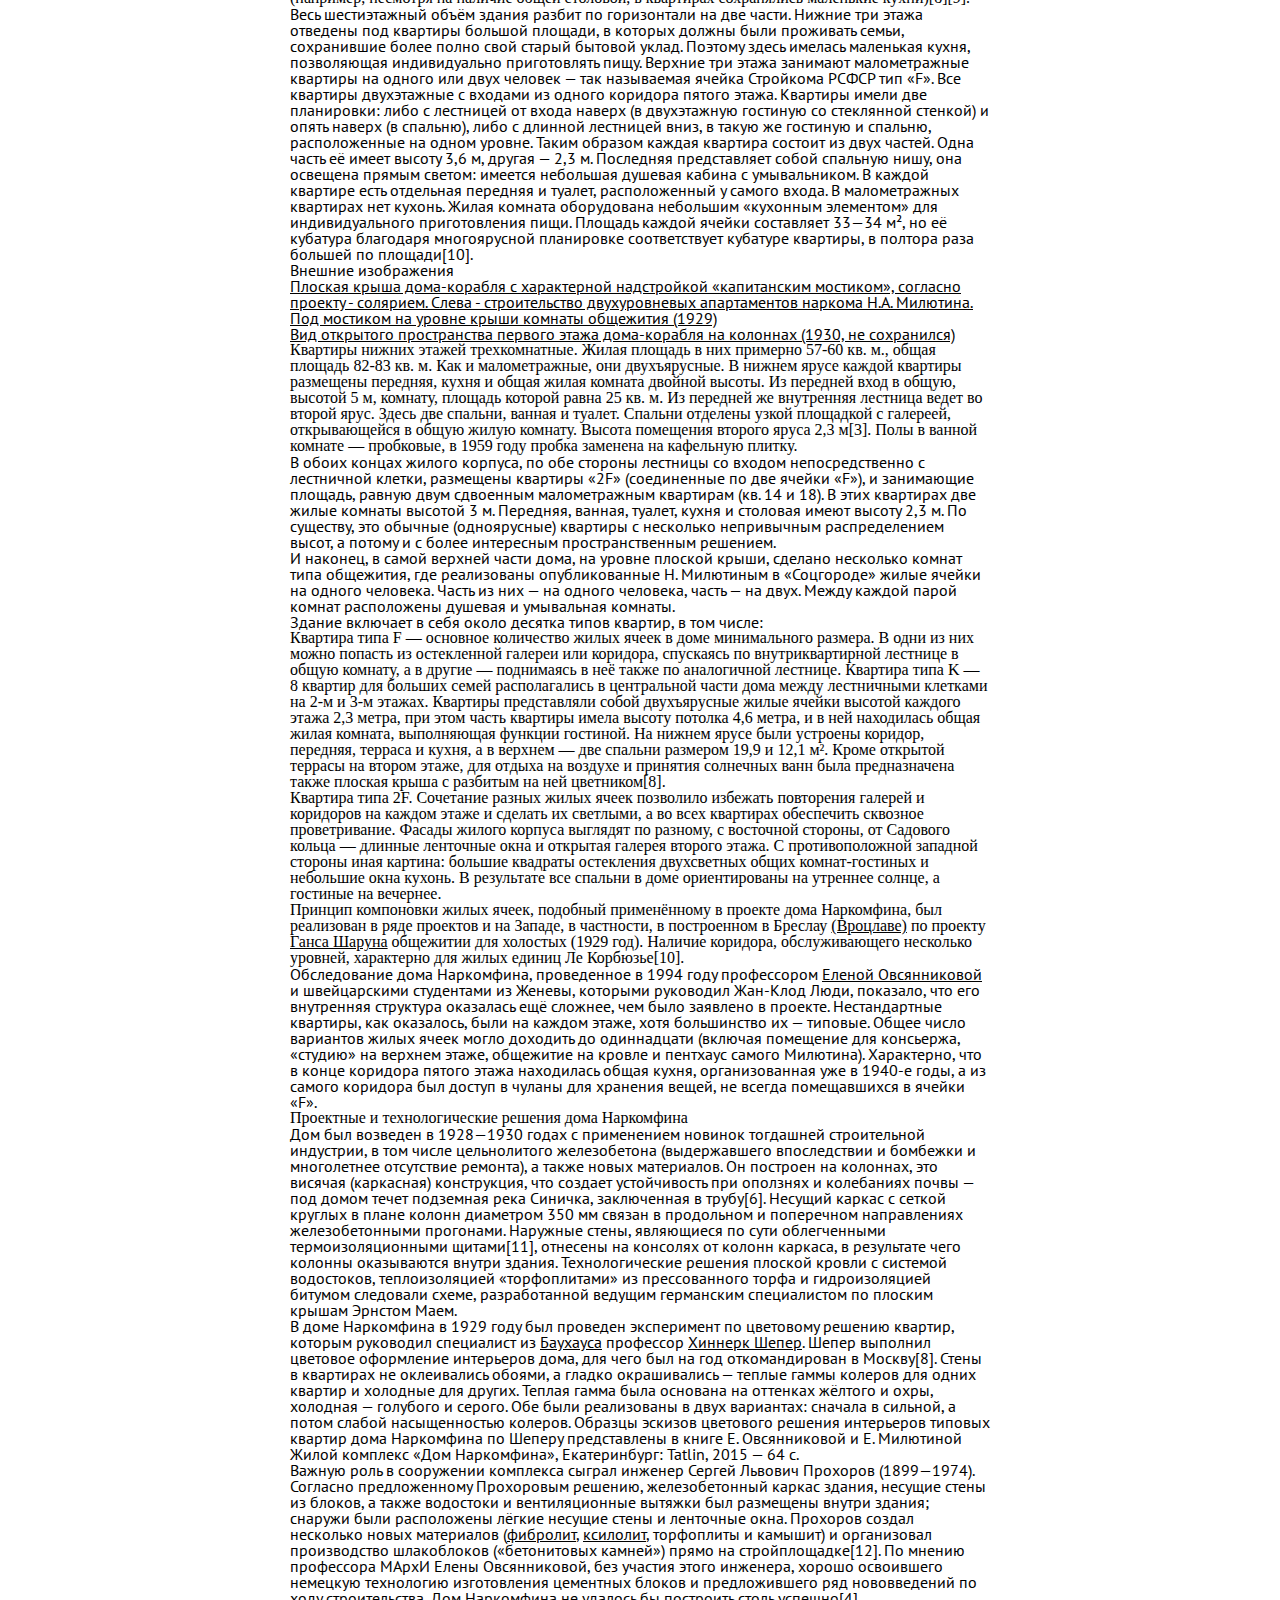
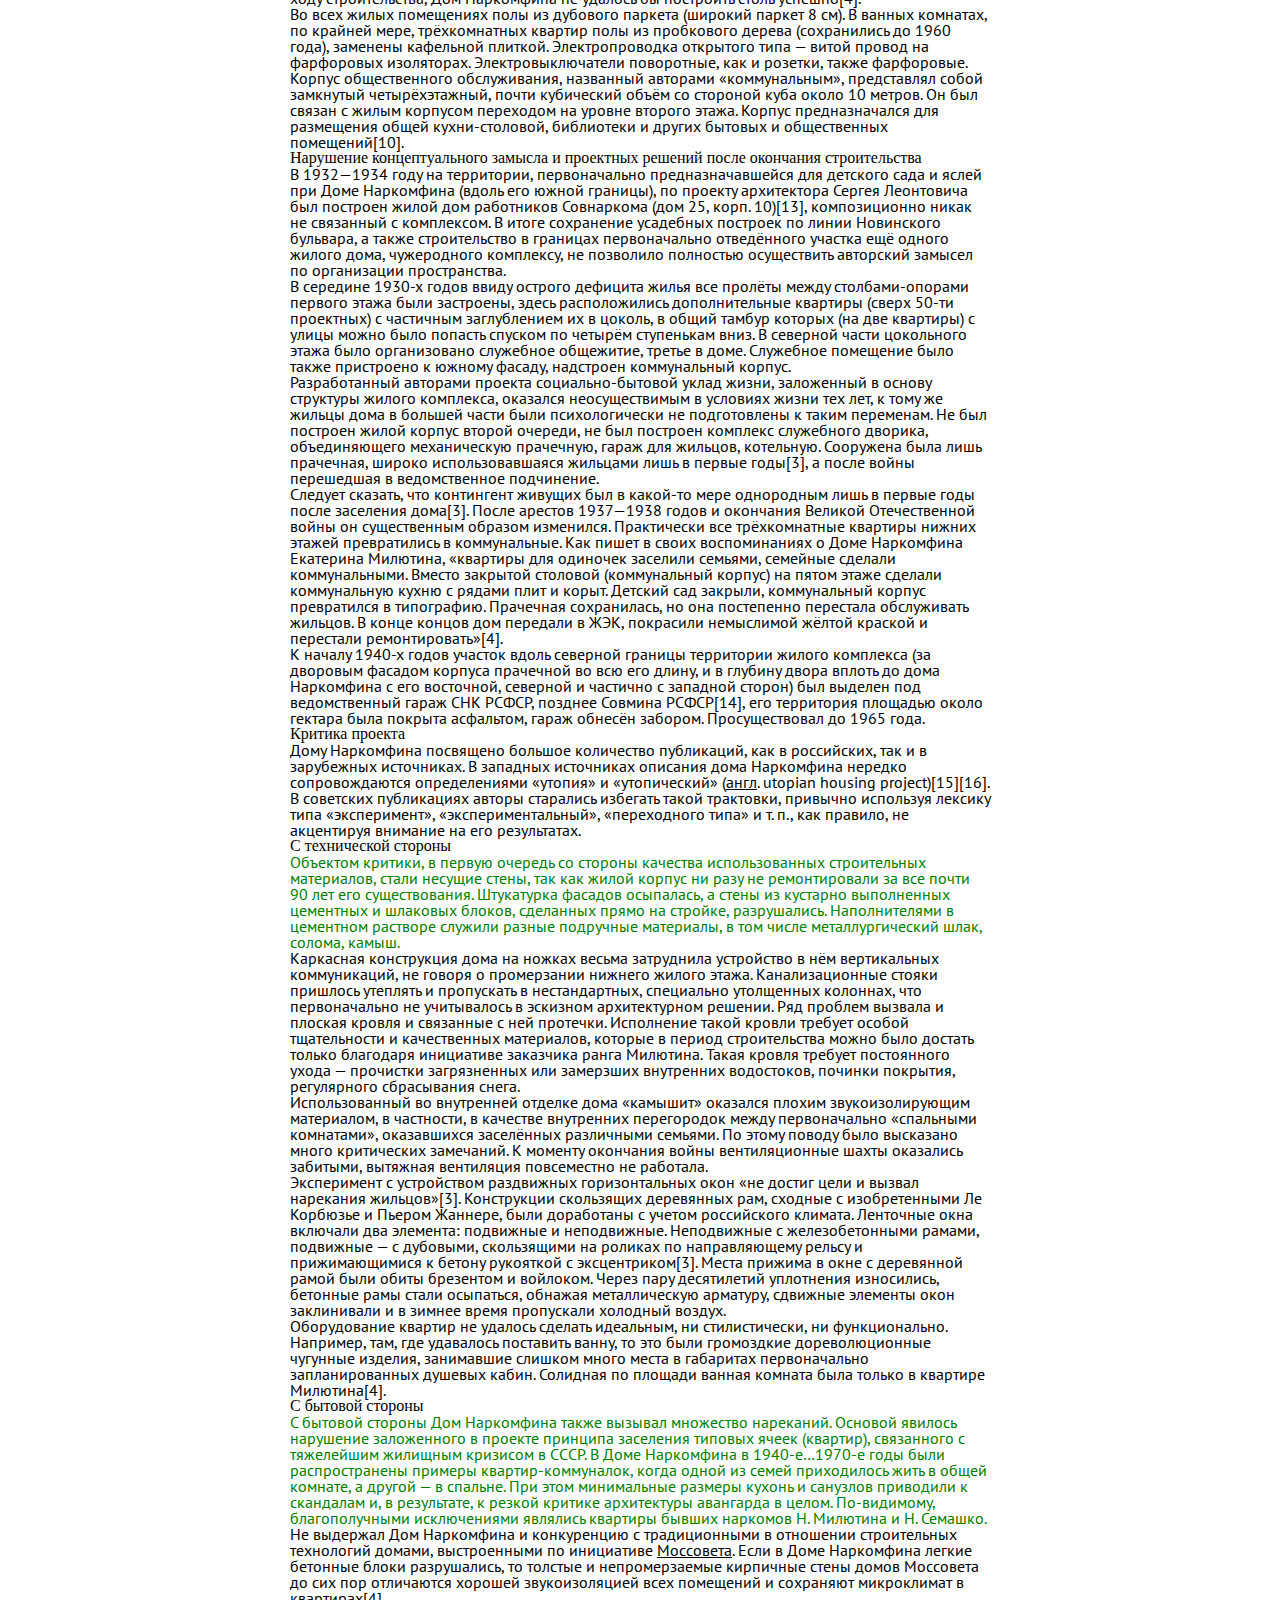
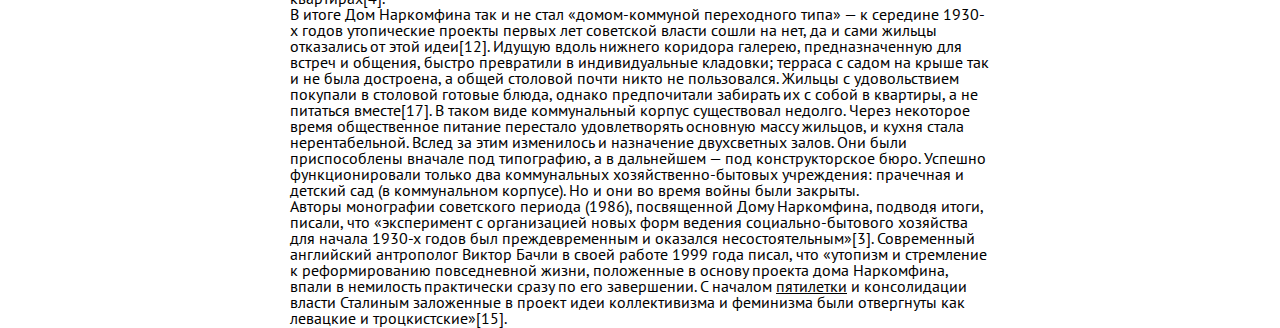
==== commit 7ca6cdd4: "Шрифт, цвета" ====
--- a/index.html
+++ b/index.html
@@ -7,8 +7,9 @@
     <link href="https://fonts.googleapis.com/css?family=PT+Sans|PT+Sans+Caption" rel="stylesheet">
     </head>
     <body>
+      <style: color-blue: />
 <h1>Дом Наркомфина</h1>
-  <p style="color:red">Дом Наркомфина — жилой дом «переходного типа», построенный в <a href="https://ru.wikipedia.org/wiki/1930_%D0%B3%D0%BE%D0%B4">1930</a> году по проекту архитекторов <a href="https://ru.wikipedia.org/wiki/Гинзбург,_Моисей_Яковлевич">Моисея Гинзбурга</a>, <a href="https://ru.wikipedia.org/wiki/Милинис,_Игнатий_Францевич">Игнатия Милиниса</a> и инженера Сергея Прохорова  для <a href="https://ru.wikipedia.org/wiki/Народный_комиссариат_финансов_СССР">работников Народного комиссариата финансов СССР</a> (Наркомфина). Находится в Москве на <a href="https://ru.wikipedia.org/wiki/Новинский_бульвар">Новинском бульваре</a> по адресу дом № 25, корпус 1. Дом Наркомфина является памятником архитектуры <a href="https://ru.wikipedia.org/wiki/Конструктивизм_(искусство)">конструктивизма.</a> </p>
+  <p>Дом Наркомфина — жилой дом «переходного типа», построенный в <a href="https://ru.wikipedia.org/wiki/1930_%D0%B3%D0%BE%D0%B4">1930</a> году по проекту архитекторов <a href="https://ru.wikipedia.org/wiki/Гинзбург,_Моисей_Яковлевич">Моисея Гинзбурга</a>, <a href="https://ru.wikipedia.org/wiki/Милинис,_Игнатий_Францевич">Игнатия Милиниса</a> и инженера Сергея Прохорова  для <a href="https://ru.wikipedia.org/wiki/Народный_комиссариат_финансов_СССР">работников Народного комиссариата финансов СССР</a> (Наркомфина). Находится в Москве на <a href="https://ru.wikipedia.org/wiki/Новинский_бульвар">Новинском бульваре</a> по адресу дом № 25, корпус 1. Дом Наркомфина является памятником архитектуры <a href="https://ru.wikipedia.org/wiki/Конструктивизм_(искусство)">конструктивизма.</a> </p>
   <p>Здание находится в аварийном состоянии и уже трижды включалось в список «100 главных зданий мира, которым грозит уничтожение»</p>
 <h2>История создания</h2>
     <p>В конце 1925 года была образована творческая организация конструктивистов, названная <a href="https://ru.wikipedia.org/wiki/Объединение_современных_архитекторов">Объединением современных архитекторов (ОСА)</a>. Организация издавала журнал «Современная архитектура», который выходил регулярно шесть раз в год в течение пяти лет — с 1926 по 1930 год. Ответственными редакторами журнала были М. Я. Гинзбург (1892—1946), один из идеологов советского конструктивизма, и <a href="https://ru.wikipedia.org/wiki/Веснин,_Александр_Александрович">А. А. Веснин</a>. ОСА оказала значительное влияние на развитие теоретической архитектурной мысли и ряд наработанных в ней решений позднее был использован при строительстве жилого комплекса на Новинском бульваре. Проект Дома Наркомфина был разработан Моисеем Гинзбургом в соавторстве с архитектором <a href="https://ru.wikipedia.org/wiki/Милинис,_Игнатий_Францевич">Игнатием Милинисом</a> (1899—1974) и инженером Сергеем Прохоровым.</p>
--- a/styles/style.css
+++ b/styles/style.css
@@ -49,7 +49,34 @@
 
 h1 {
   font-family: "PT Sans Caption", sans-serif
+	font-size: 40px;
+	font-weight: bold;
+	margin-bottom: 50px;
 }
+h3 + p {
+		color:green;
+}
+p: first-of-type {
+		line-height: 20px;
+			letter-spacing: 5px;
+	}
+	a{
+		color: black;
+	}
 p{
   font-family: "PT Sans", sans-sherif
 }
+body {
+  background-image: url(dc-online-media-mockup.jpg);
+  background-size: 800px 20624px;
+  background-position: top center;
+  background-repeat: no-repeat;
+}
+body {
+  width: 700px;
+
+  margin-top: 68px;
+  margin-right: auto;
+  margin-bottom: 0;
+  margin-left: auto;
+}
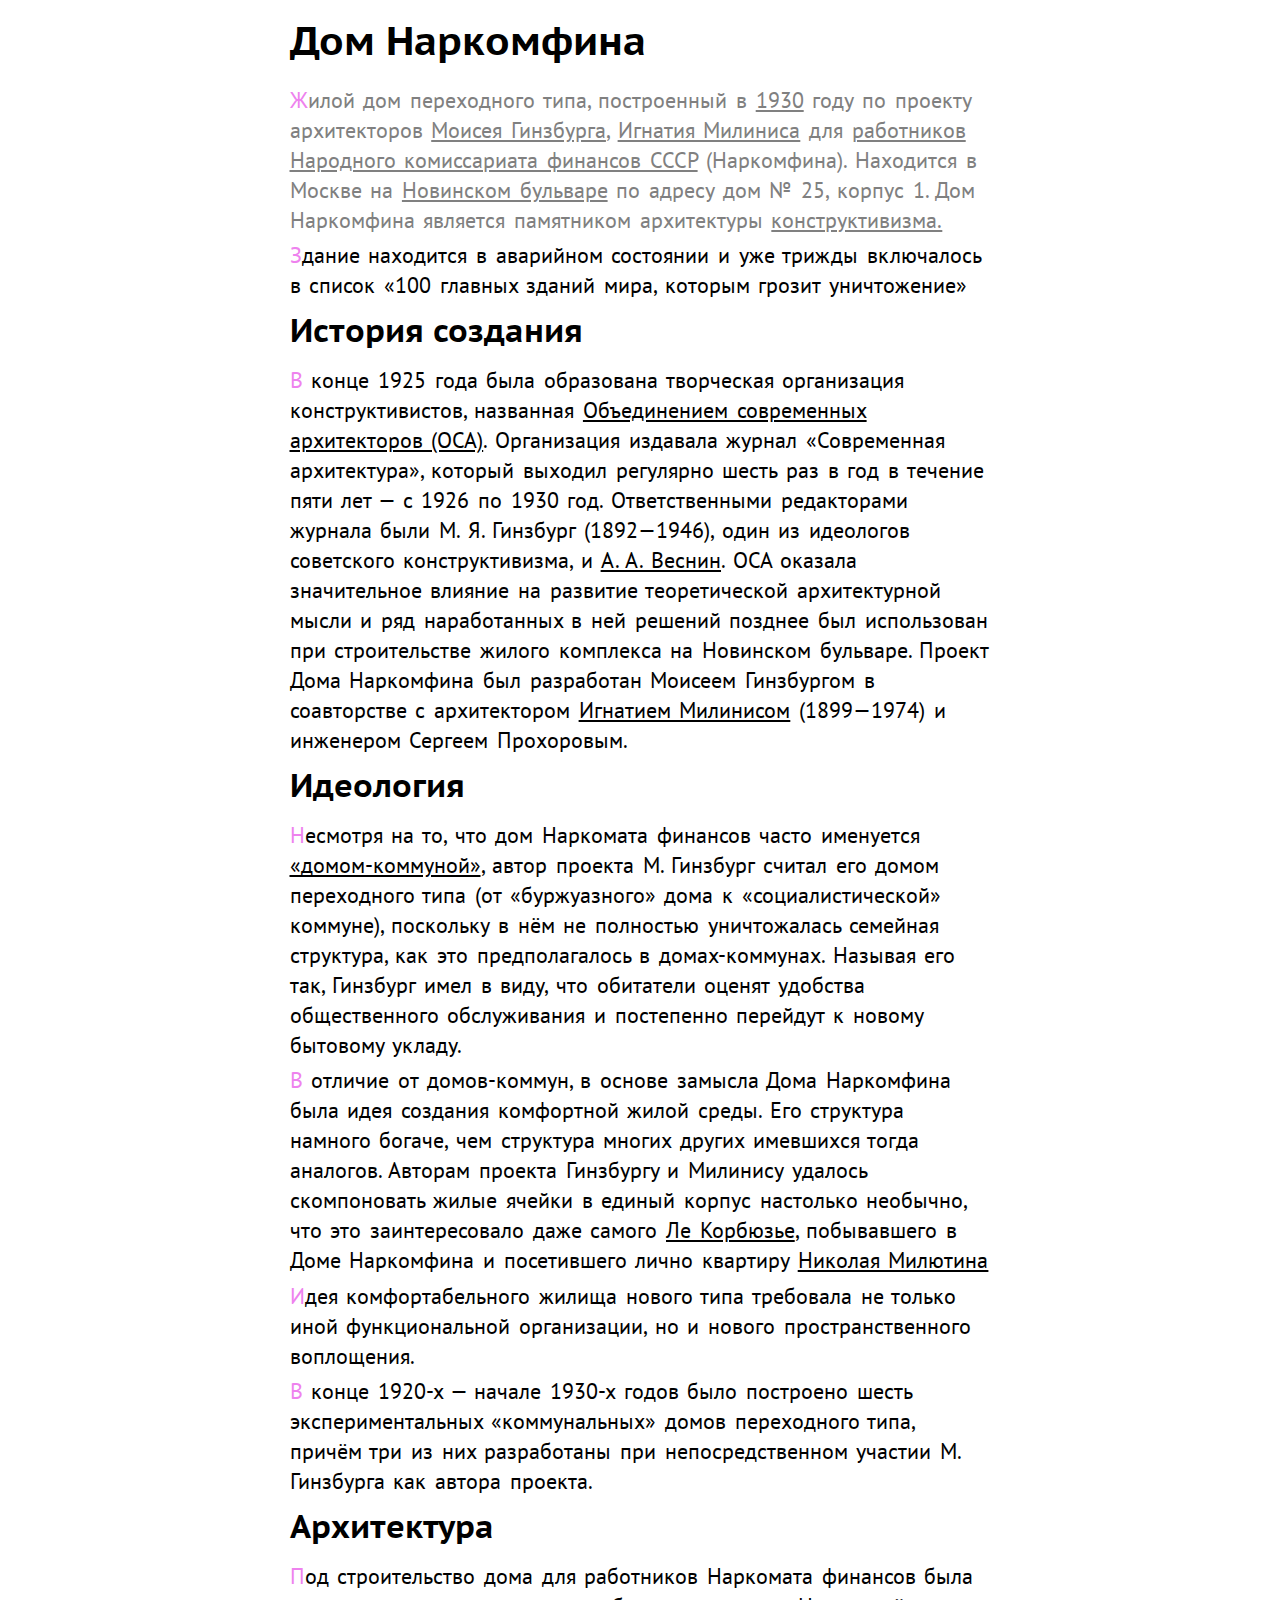
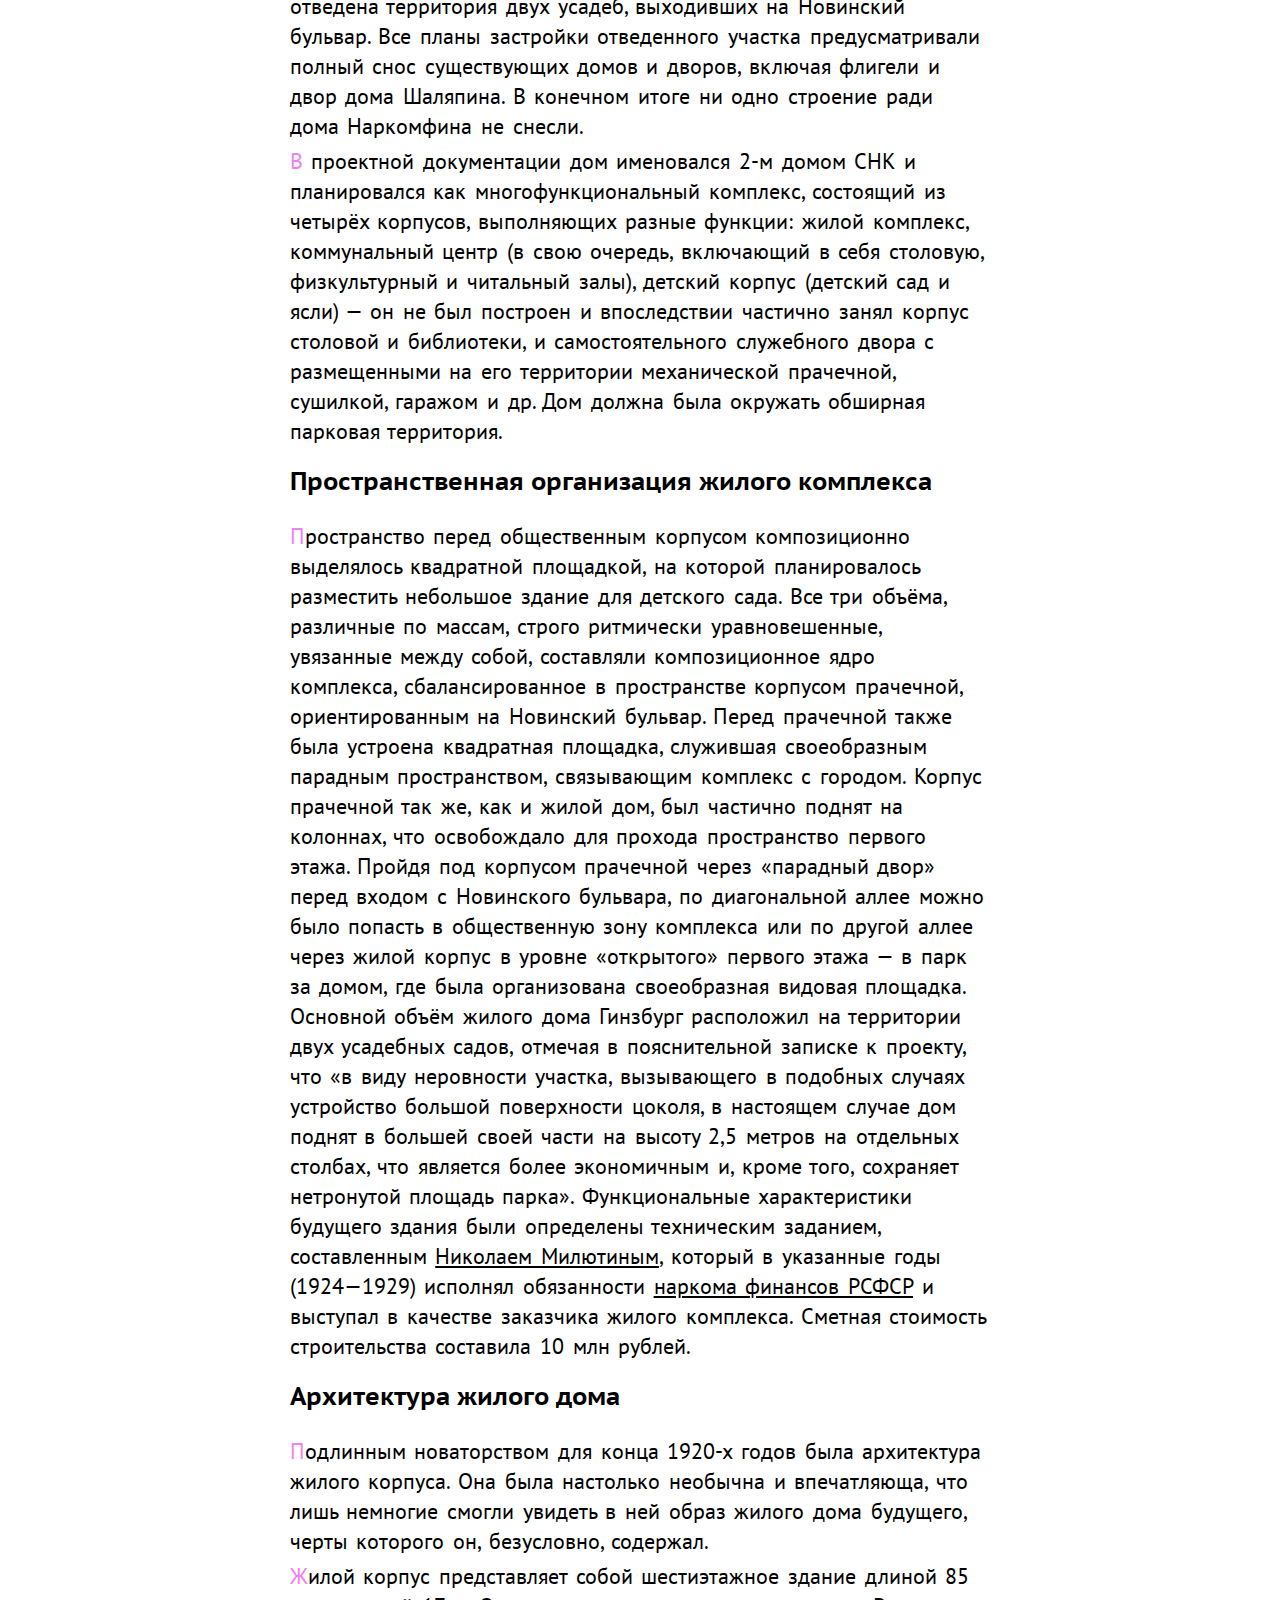
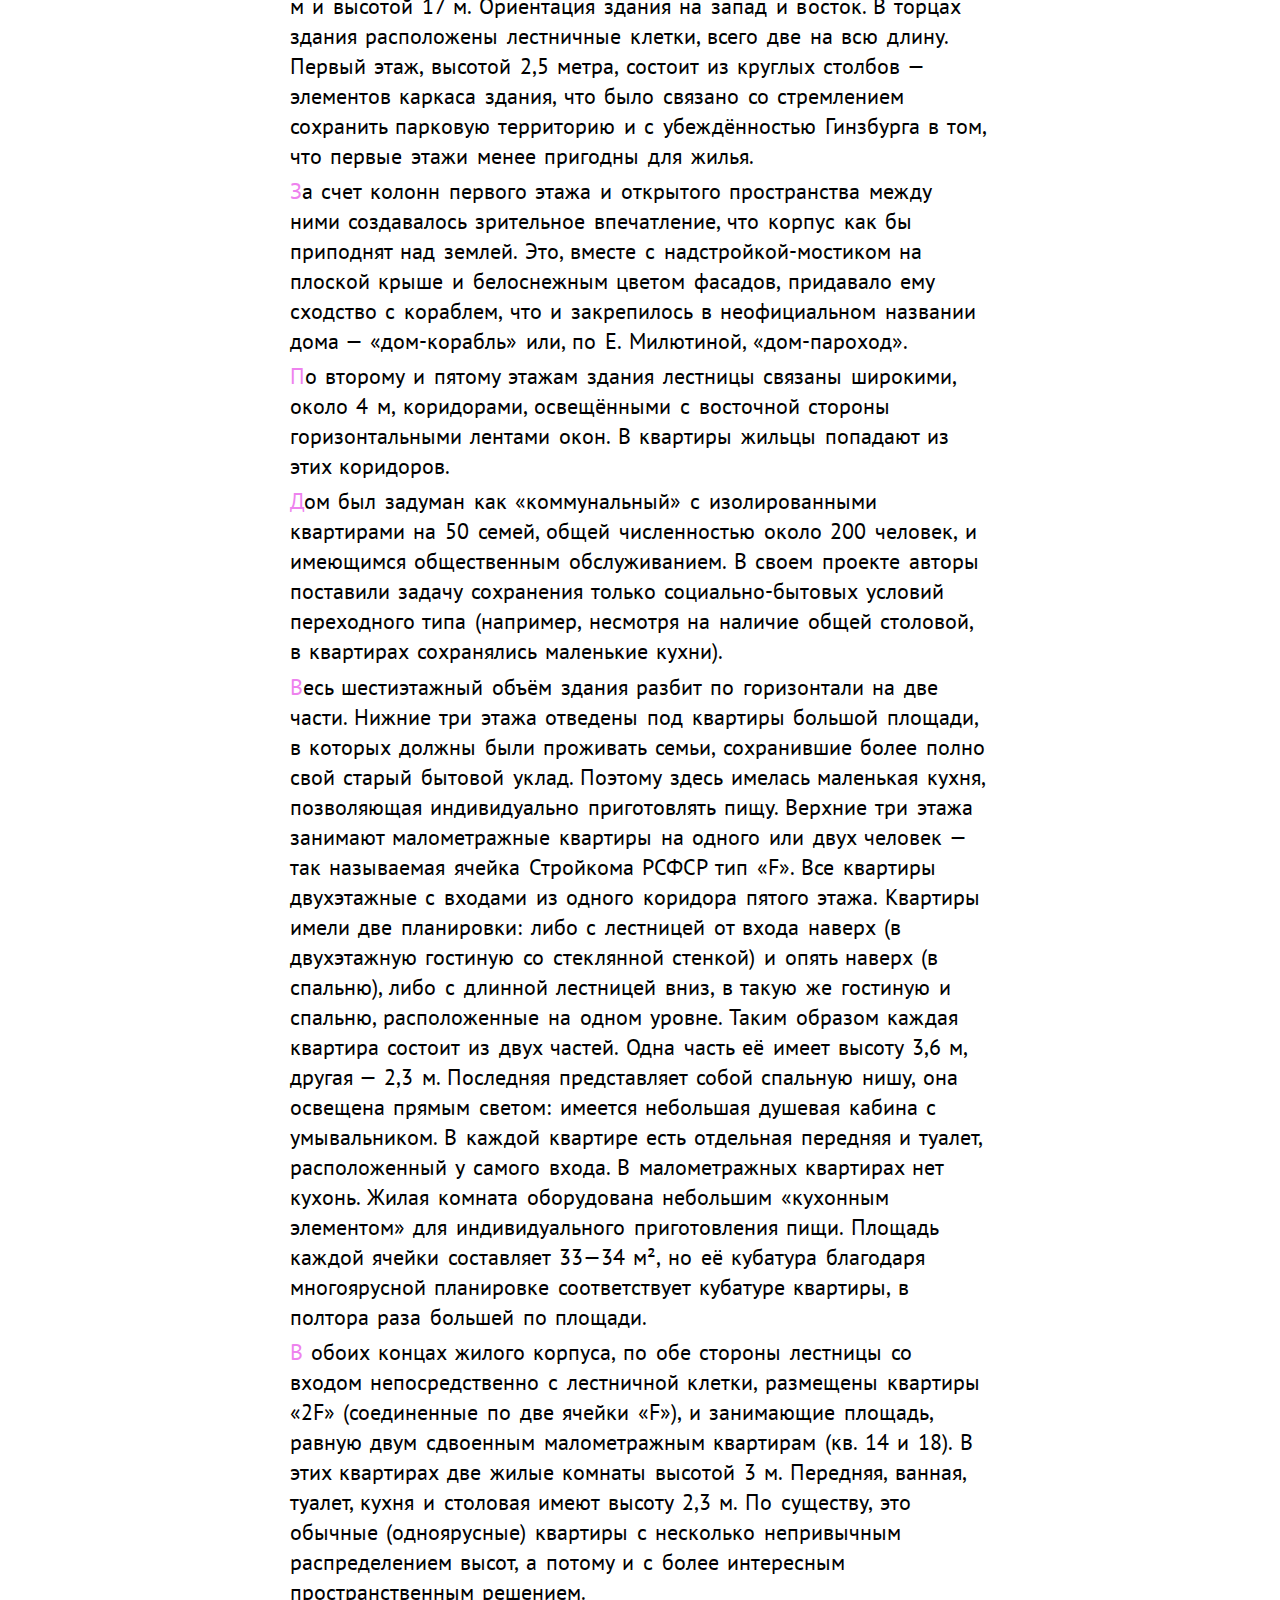
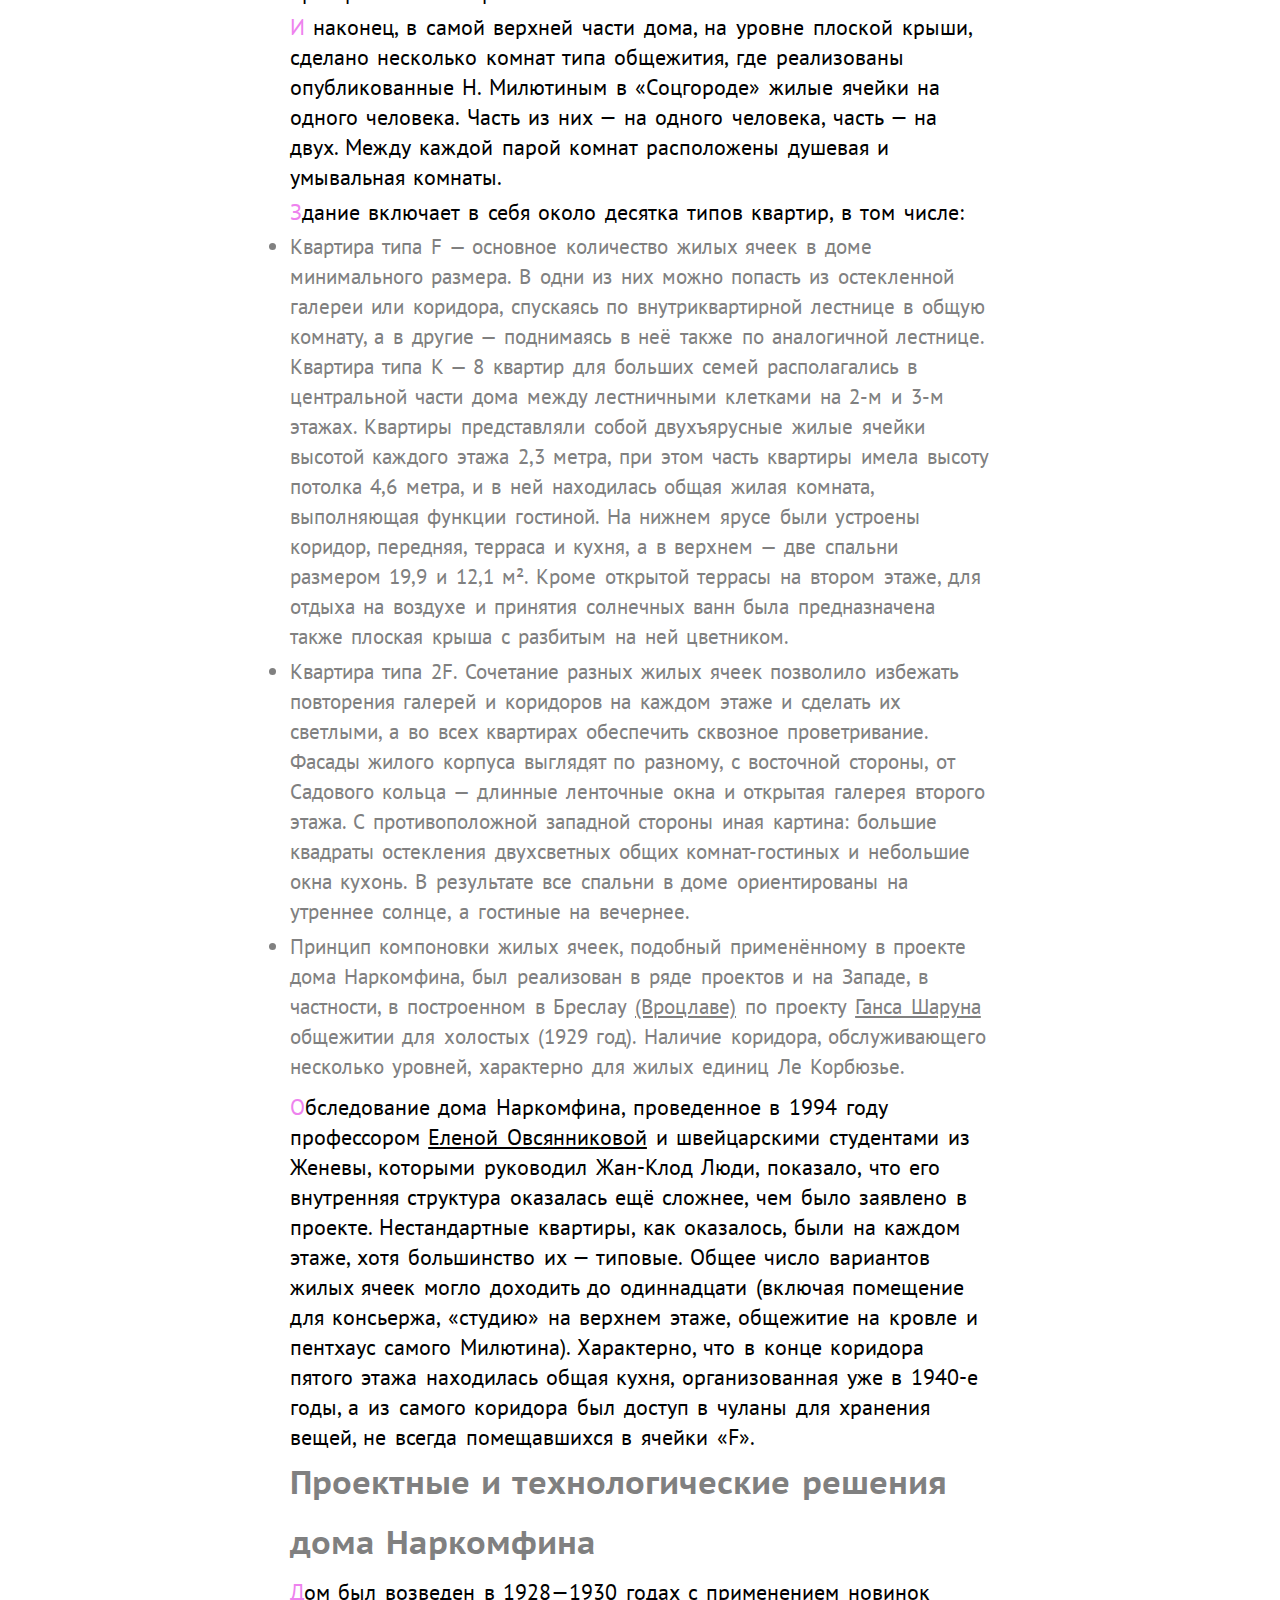
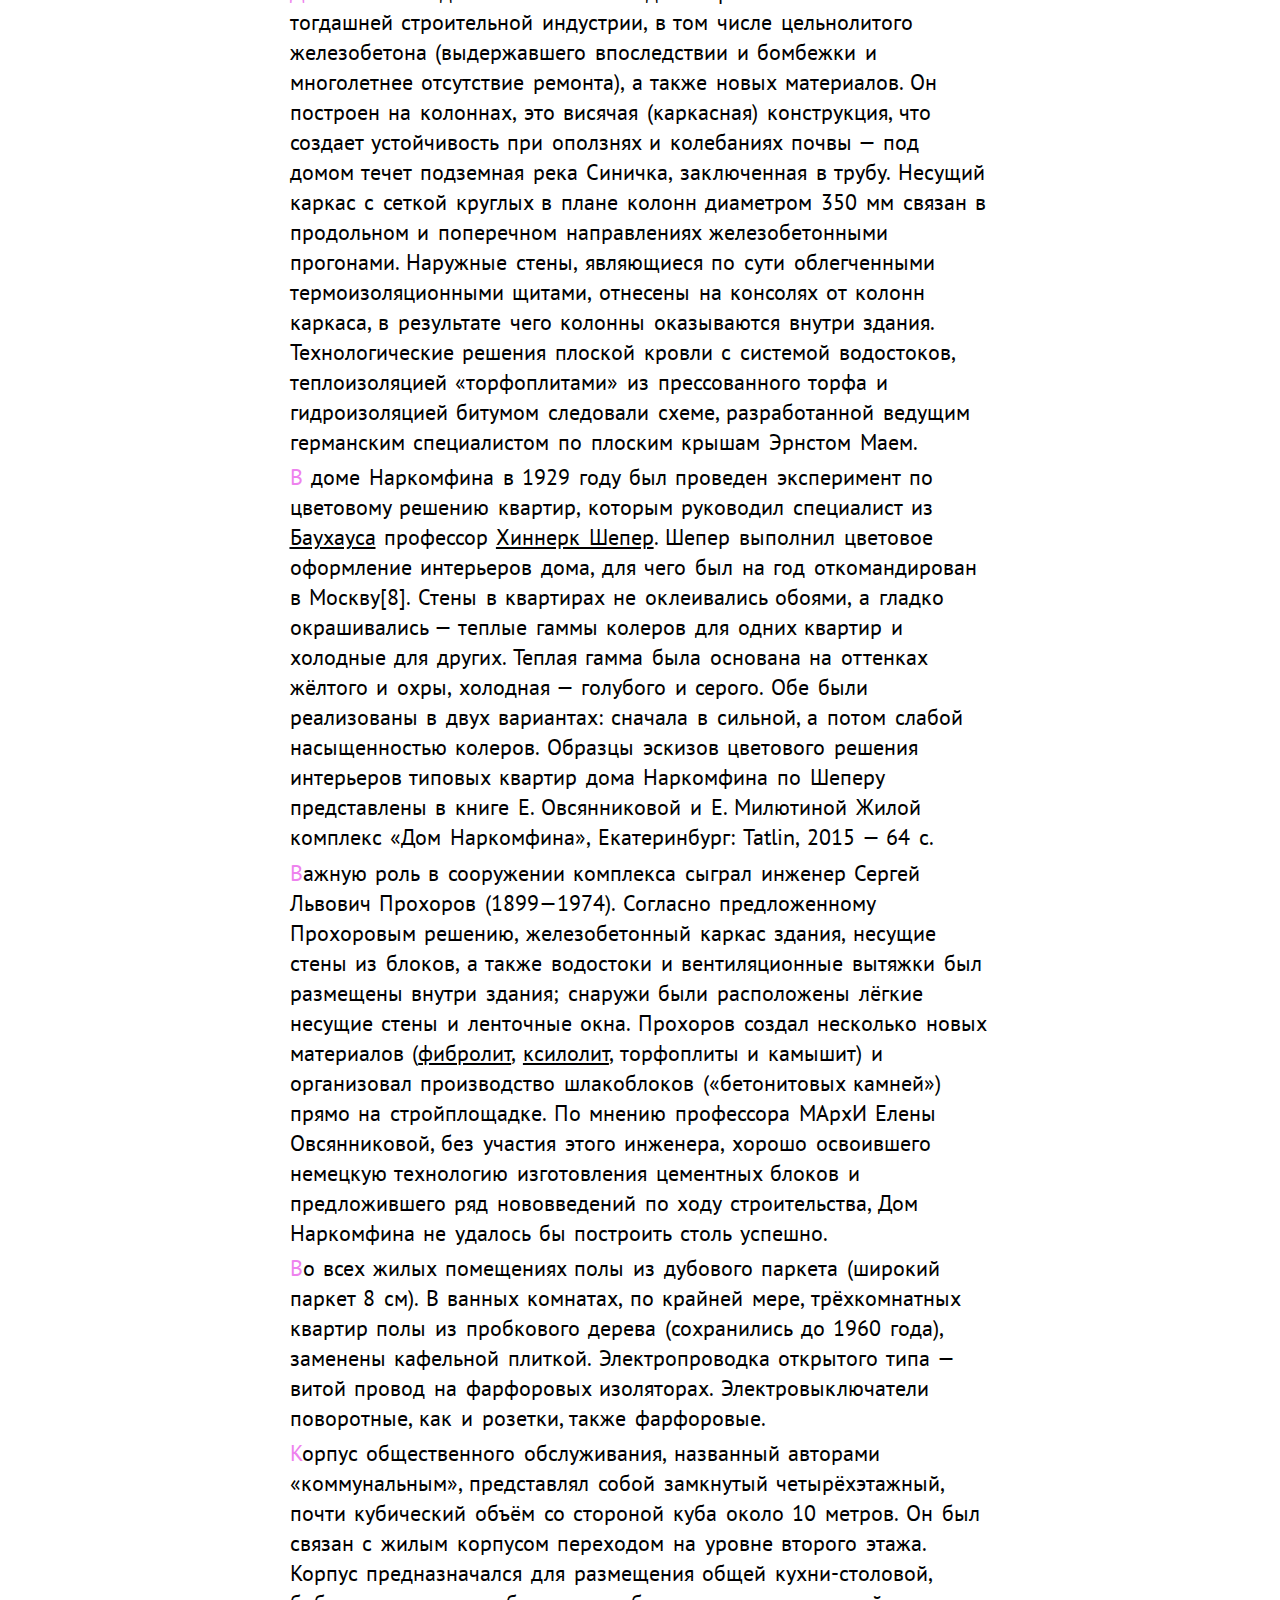
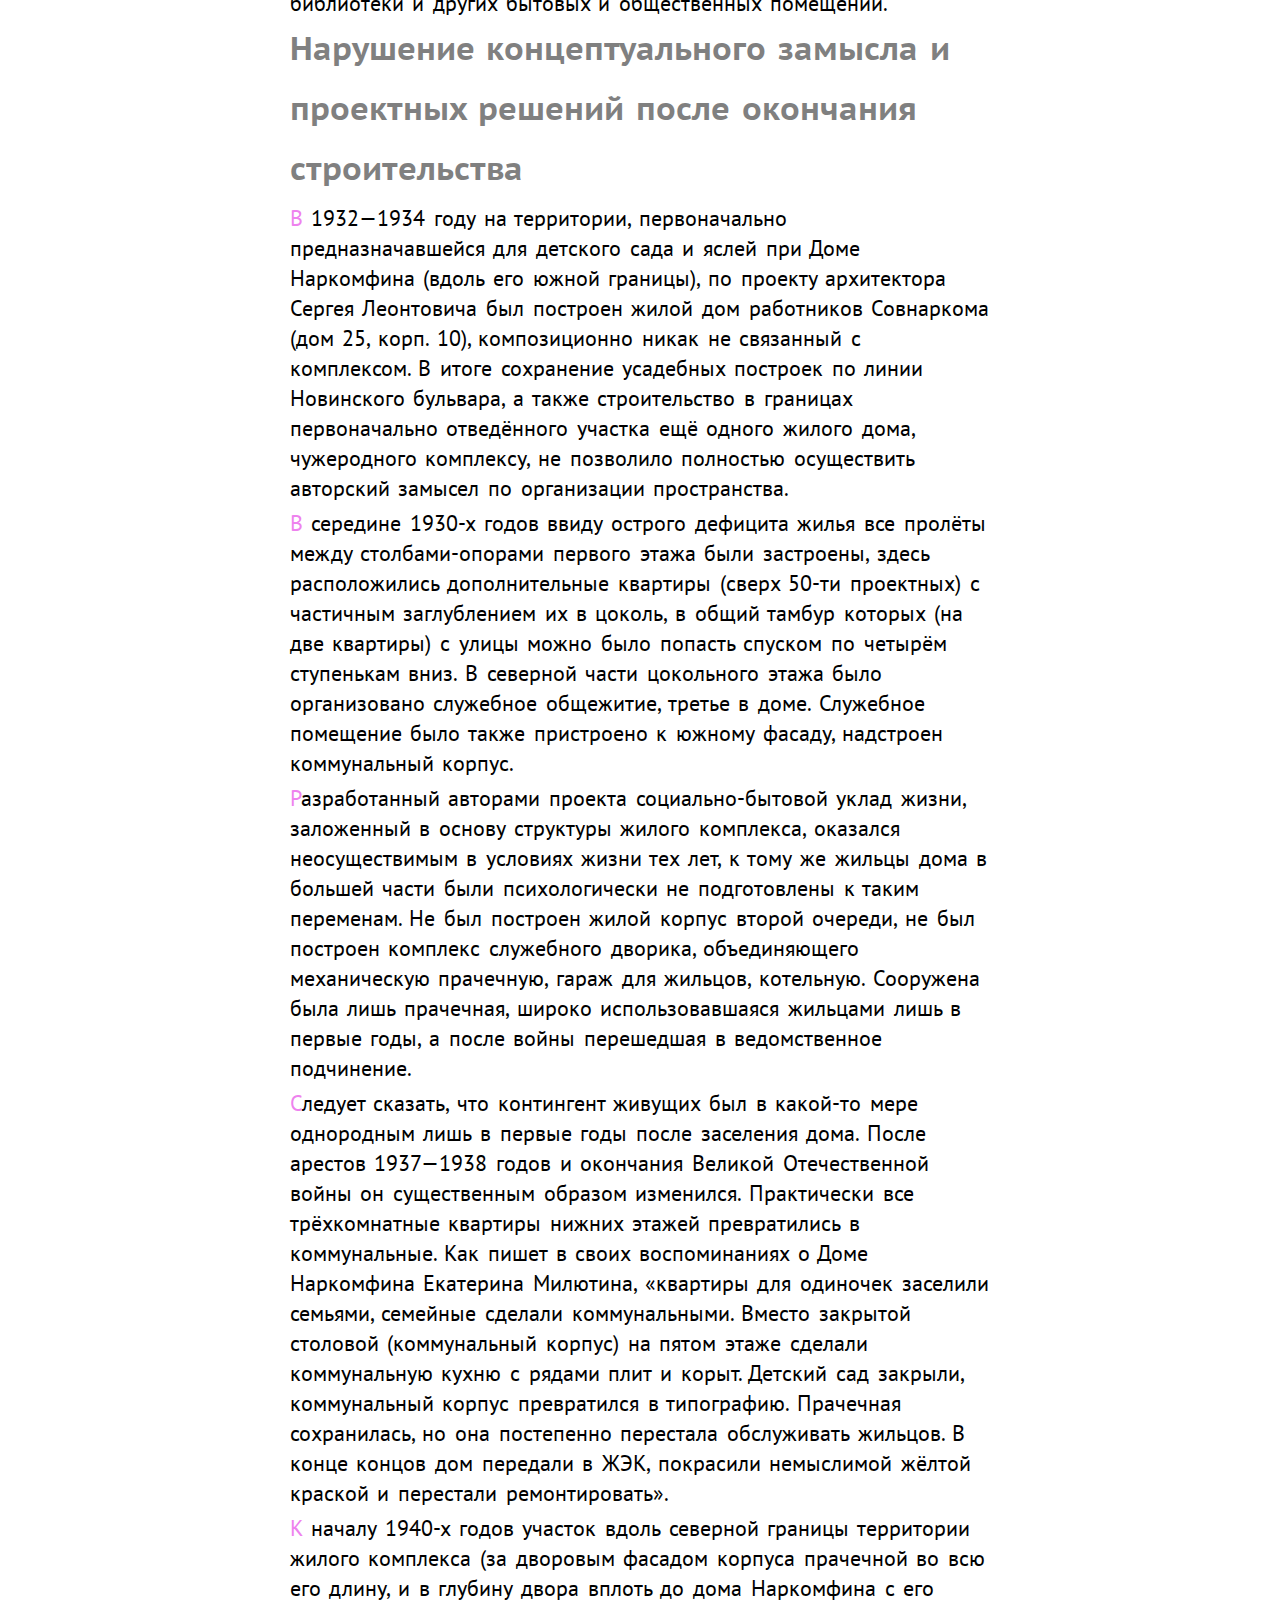
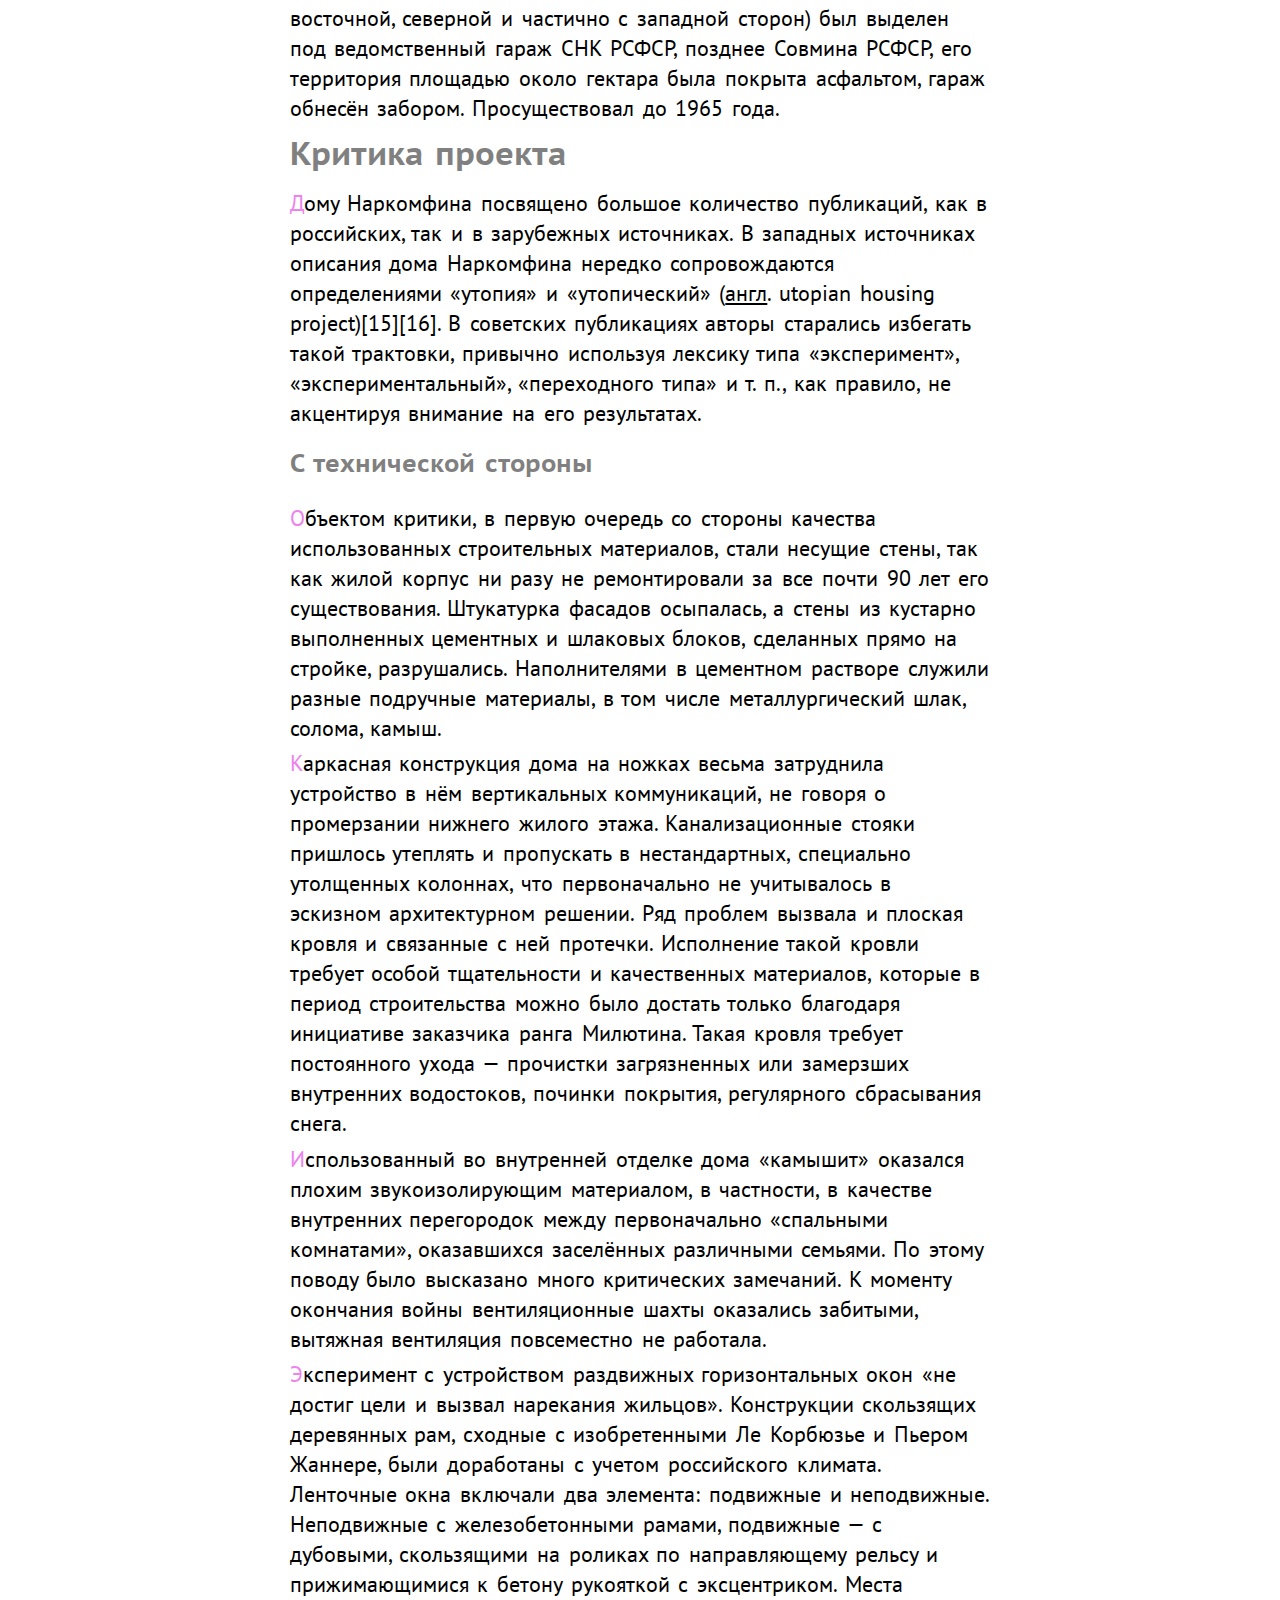
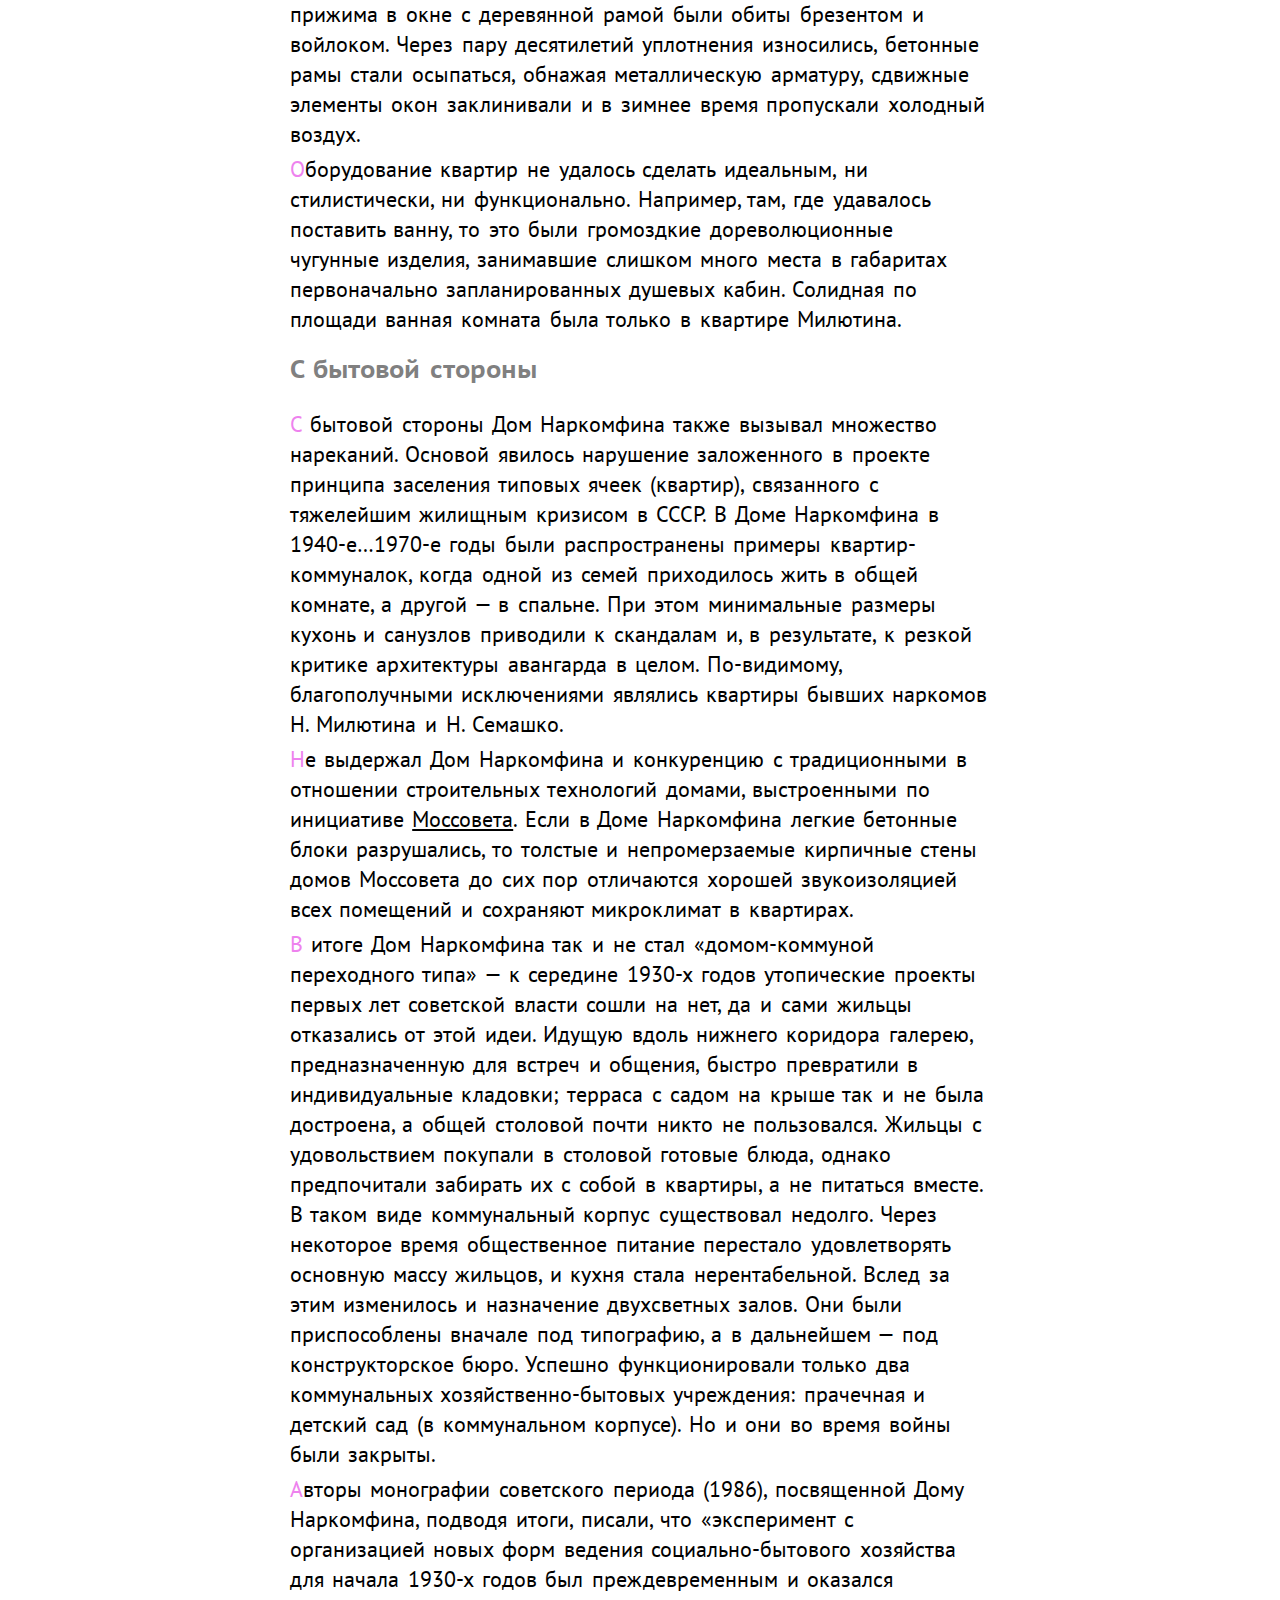
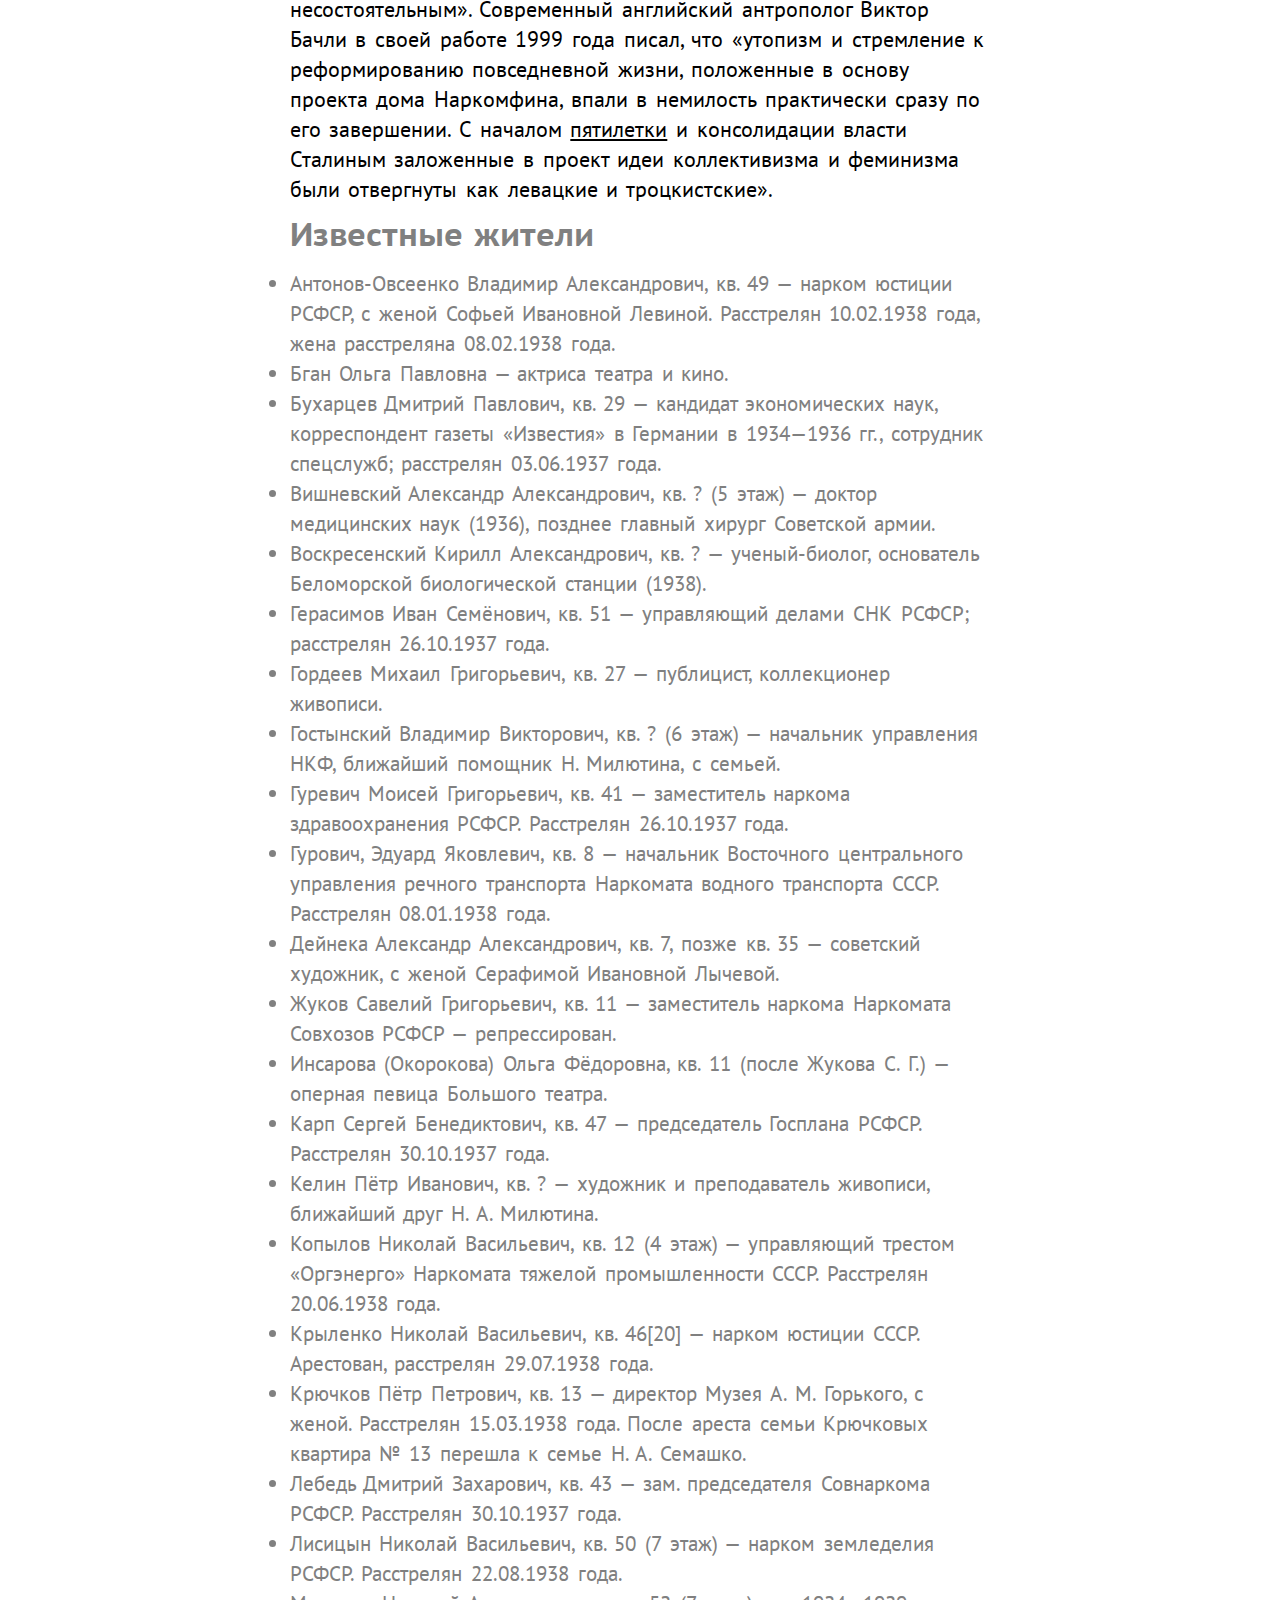
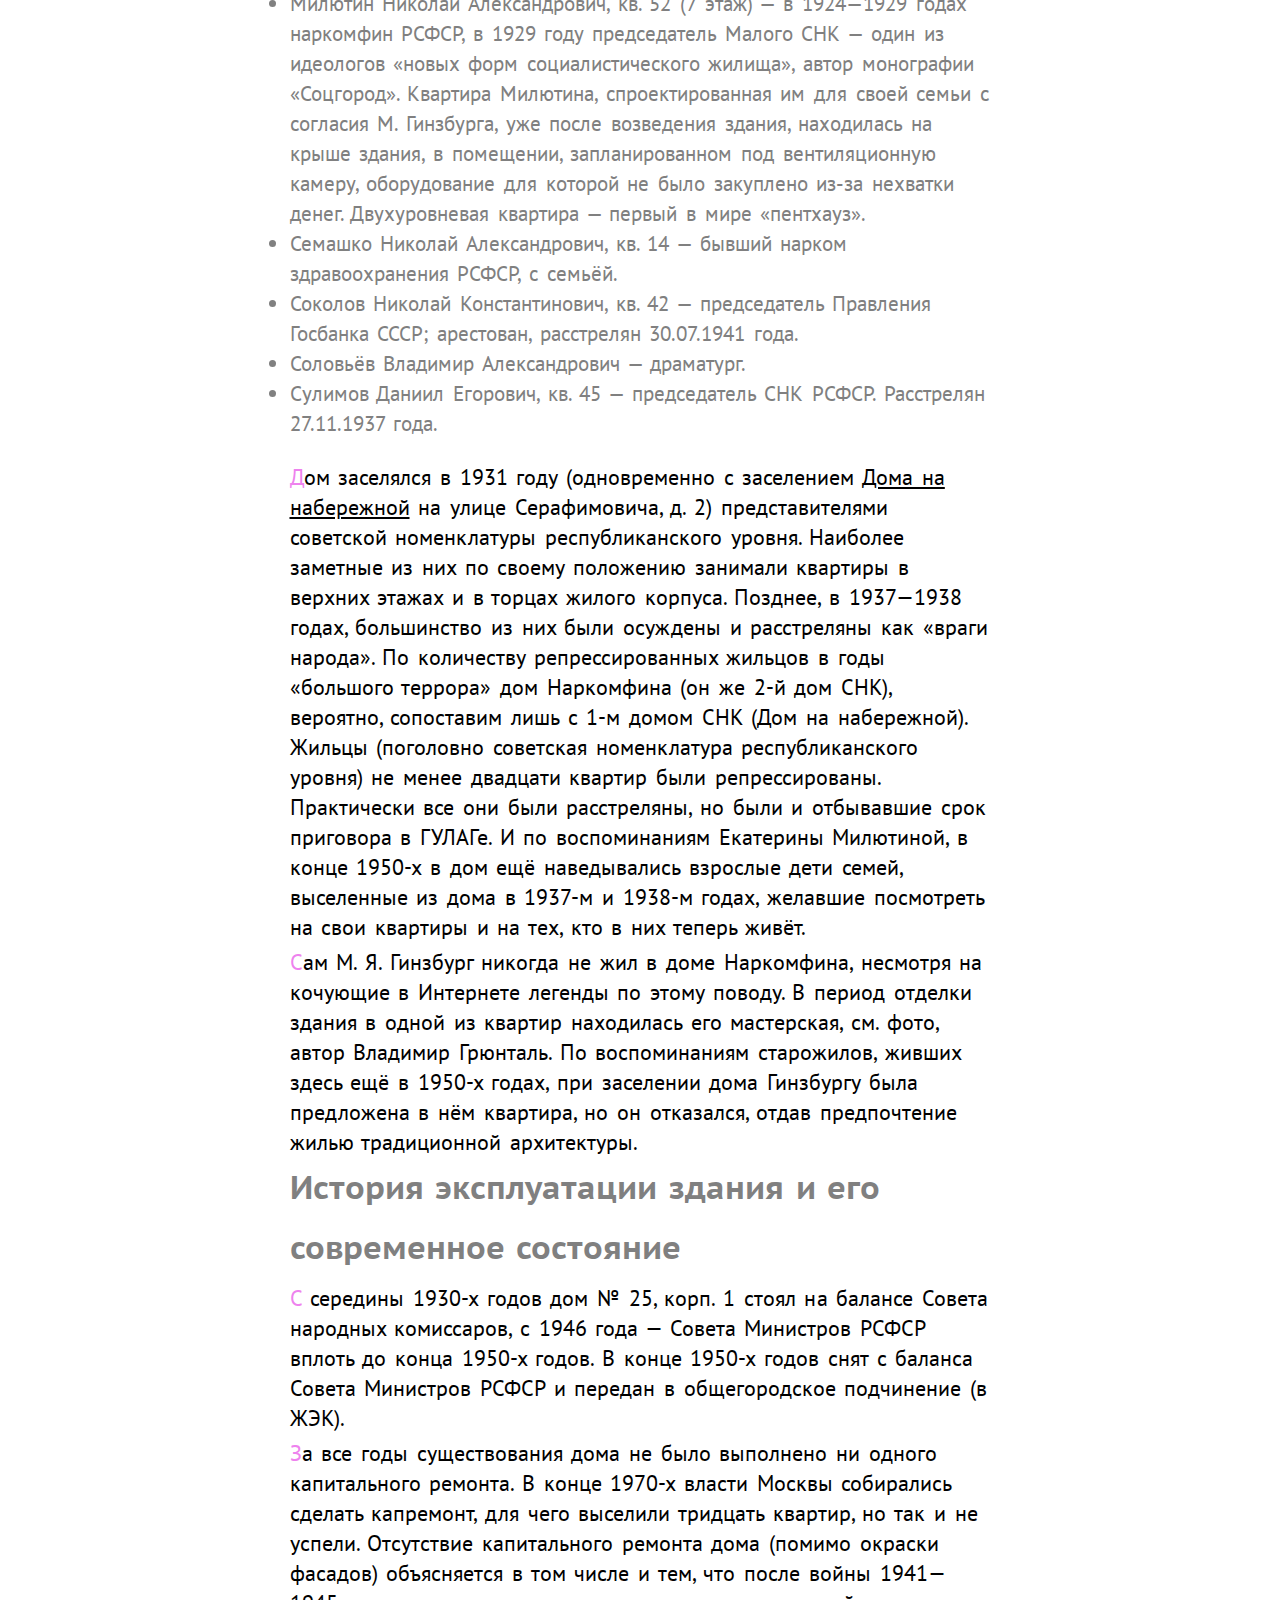
==== commit 0f243d79: "9.10/Отредактирован style, добавлена статья про здание Центросоюза" ====
--- a/index.html
+++ b/index.html
@@ -7,14 +7,15 @@
     <link href="https://fonts.googleapis.com/css?family=PT+Sans|PT+Sans+Caption" rel="stylesheet">
     </head>
     <body>
-      <style: color-blue: />
 <h1>Дом Наркомфина</h1>
-  <p>Дом Наркомфина — жилой дом «переходного типа», построенный в <a href="https://ru.wikipedia.org/wiki/1930_%D0%B3%D0%BE%D0%B4">1930</a> году по проекту архитекторов <a href="https://ru.wikipedia.org/wiki/Гинзбург,_Моисей_Яковлевич">Моисея Гинзбурга</a>, <a href="https://ru.wikipedia.org/wiki/Милинис,_Игнатий_Францевич">Игнатия Милиниса</a> и инженера Сергея Прохорова  для <a href="https://ru.wikipedia.org/wiki/Народный_комиссариат_финансов_СССР">работников Народного комиссариата финансов СССР</a> (Наркомфина). Находится в Москве на <a href="https://ru.wikipedia.org/wiki/Новинский_бульвар">Новинском бульваре</a> по адресу дом № 25, корпус 1. Дом Наркомфина является памятником архитектуры <a href="https://ru.wikipedia.org/wiki/Конструктивизм_(искусство)">конструктивизма.</a> </p>
+  <p>Жилой дом переходного типа, построенный в <a href="https://ru.wikipedia.org/wiki/1930_%D0%B3%D0%BE%D0%B4">1930</a> году по проекту архитекторов <a href="https://ru.wikipedia.org/wiki/Гинзбург,_Моисей_Яковлевич">Моисея Гинзбурга</a>, <a href="https://ru.wikipedia.org/wiki/Милинис,_Игнатий_Францевич">Игнатия Милиниса</a> для <a href="https://ru.wikipedia.org/wiki/Народный_комиссариат_финансов_СССР">
+  работников Народного комиссариата финансов СССР</a> (Наркомфина). Находится в Москве на <a href="https://ru.wikipedia.org/wiki/Новинский_бульвар">Новинском бульваре</a> по адресу дом № 25, корпус 1. Дом Наркомфина является памятником архитектуры <a href="https://ru.wikipedia.org/wiki/Конструктивизм_(искусство)">конструктивизма.</a> </p>
   <p>Здание находится в аварийном состоянии и уже трижды включалось в список «100 главных зданий мира, которым грозит уничтожение»</p>
+
 <h2>История создания</h2>
     <p>В конце 1925 года была образована творческая организация конструктивистов, названная <a href="https://ru.wikipedia.org/wiki/Объединение_современных_архитекторов">Объединением современных архитекторов (ОСА)</a>. Организация издавала журнал «Современная архитектура», который выходил регулярно шесть раз в год в течение пяти лет — с 1926 по 1930 год. Ответственными редакторами журнала были М. Я. Гинзбург (1892—1946), один из идеологов советского конструктивизма, и <a href="https://ru.wikipedia.org/wiki/Веснин,_Александр_Александрович">А. А. Веснин</a>. ОСА оказала значительное влияние на развитие теоретической архитектурной мысли и ряд наработанных в ней решений позднее был использован при строительстве жилого комплекса на Новинском бульваре. Проект Дома Наркомфина был разработан Моисеем Гинзбургом в соавторстве с архитектором <a href="https://ru.wikipedia.org/wiki/Милинис,_Игнатий_Францевич">Игнатием Милинисом</a> (1899—1974) и инженером Сергеем Прохоровым.</p>
 <h2>Идеология</h2>
-    <p>Несмотря на то, что дом Наркомата финансов часто именуется <a href="https://ru.wikipedia.org/wiki/Дом-коммуна">«домом-коммуной»</a>, автор проекта М. Гинзбург считал его домом переходного типа (от «буржуазного» дома к «социалистической» коммуне), поскольку в нём не полностью уничтожалась семейная структура, как это предполагалось в домах-коммунах. Называя его так, Гинзбург имел в виду, что обитатели оценят удобства общественного обслуживания и постепенно перейдут к новому бытовому укладу[3].</p>
+    <p>Несмотря на то, что дом Наркомата финансов часто именуется <a href="https://ru.wikipedia.org/wiki/Дом-коммуна">«домом-коммуной»</a>, автор проекта М. Гинзбург считал его домом переходного типа (от «буржуазного» дома к «социалистической» коммуне), поскольку в нём не полностью уничтожалась семейная структура, как это предполагалось в домах-коммунах. Называя его так, Гинзбург имел в виду, что обитатели оценят удобства общественного обслуживания и постепенно перейдут к новому бытовому укладу.</p>
 
     <p>В отличие от домов-коммун, в основе замысла Дома Наркомфина была идея создания комфортной жилой среды. Его структура намного богаче, чем структура многих других имевшихся тогда аналогов. Авторам проекта Гинзбургу и Милинису удалось скомпоновать жилые ячейки в единый корпус настолько необычно, что это заинтересовало даже самого <a href="https://ru.wikipedia.org/wiki/Ле_Корбюзье">Ле Корбюзье</a>, побывавшего в Доме Наркомфина и посетившего лично квартиру <a href="https://ru.wikipedia.org/wiki/Милютин,_Николай_Александрович">Николая Милютина</a> </p>
 
@@ -26,33 +27,22 @@
 
   <p>В проектной документации дом именовался 2-м домом СНК и планировался как многофункциональный комплекс, состоящий из четырёх корпусов, выполняющих разные функции: жилой комплекс, коммунальный центр (в свою очередь, включающий в себя столовую, физкультурный и читальный залы), детский корпус (детский сад и ясли) — он не был построен и впоследствии частично занял корпус столовой и библиотеки, и самостоятельного служебного двора с размещенными на его территории механической прачечной, сушилкой, гаражом и др. Дом должна была окружать обширная парковая территория.</p>
 <h3>Пространственная организация жилого комплекса</h3>
-  <p>Пространство перед общественным корпусом композиционно выделялось квадратной площадкой, на которой планировалось разместить небольшое здание для детского сада. Все три объёма, различные по массам, строго ритмически уравновешенные, увязанные между собой, составляли композиционное ядро комплекса, сбалансированное в пространстве корпусом прачечной, ориентированным на Новинский бульвар. Перед прачечной также была устроена квадратная площадка, служившая своеобразным парадным пространством, связывающим комплекс с городом. Корпус прачечной так же, как и жилой дом, был частично поднят на колоннах, что освобождало для прохода пространство первого этажа. Пройдя под корпусом прачечной через «парадный двор» перед входом с Новинского бульвара, по диагональной аллее можно было попасть в общественную зону комплекса или по другой аллее через жилой корпус в уровне «открытого» первого этажа — в парк за домом, где была организована своеобразная видовая площадка[5].
+  <p>Пространство перед общественным корпусом композиционно выделялось квадратной площадкой, на которой планировалось разместить небольшое здание для детского сада. Все три объёма, различные по массам, строго ритмически уравновешенные, увязанные между собой, составляли композиционное ядро комплекса, сбалансированное в пространстве корпусом прачечной, ориентированным на Новинский бульвар. Перед прачечной также была устроена квадратная площадка, служившая своеобразным парадным пространством, связывающим комплекс с городом. Корпус прачечной так же, как и жилой дом, был частично поднят на колоннах, что освобождало для прохода пространство первого этажа. Пройдя под корпусом прачечной через «парадный двор» перед входом с Новинского бульвара, по диагональной аллее можно было попасть в общественную зону комплекса или по другой аллее через жилой корпус в уровне «открытого» первого этажа — в парк за домом, где была организована своеобразная видовая площадка.
 
-Основной объём жилого дома Гинзбург расположил на территории двух усадебных садов, отмечая в пояснительной записке к проекту, что «в виду неровности участка, вызывающего в подобных случаях устройство большой поверхности цоколя, в настоящем случае дом поднят в большей своей части на высоту 2,5 метров на отдельных столбах, что является более экономичным и, кроме того, сохраняет нетронутой площадь парка»[5].
+Основной объём жилого дома Гинзбург расположил на территории двух усадебных садов, отмечая в пояснительной записке к проекту, что «в виду неровности участка, вызывающего в подобных случаях устройство большой поверхности цоколя, в настоящем случае дом поднят в большей своей части на высоту 2,5 метров на отдельных столбах, что является более экономичным и, кроме того, сохраняет нетронутой площадь парка».
 
-Функциональные характеристики будущего здания были определены техническим заданием, составленным <a href="https://ru.wikipedia.org/wiki/Милютин,_Николай_Александрович">Николаем Милютиным</a>, который в указанные годы (1924—1929) исполнял обязанности <a href="https://ru.wikipedia.org/wiki/Народный_комиссариат_финансов_РСФСР">наркома финансов РСФСР</a> и выступал в качестве заказчика жилого комплекса. Сметная стоимость строительства составила 10 млн рублей[6].</p>
+Функциональные характеристики будущего здания были определены техническим заданием, составленным <a href="https://ru.wikipedia.org/wiki/Милютин,_Николай_Александрович">Николаем Милютиным</a>, который в указанные годы (1924—1929) исполнял обязанности <a href="https://ru.wikipedia.org/wiki/Народный_комиссариат_финансов_РСФСР">наркома финансов РСФСР</a> и выступал в качестве заказчика жилого комплекса. Сметная стоимость строительства составила 10 млн рублей.</p>
 <h3>Архитектура жилого дома</h3>
-  <p>Подлинным новаторством для конца 1920-х годов была архитектура жилого корпуса. Она была настолько необычна и впечатляюща[7], что лишь немногие смогли увидеть в ней образ жилого дома будущего, черты которого он, безусловно, содержал.</p>
+  <p>Подлинным новаторством для конца 1920-х годов была архитектура жилого корпуса. Она была настолько необычна и впечатляюща, что лишь немногие смогли увидеть в ней образ жилого дома будущего, черты которого он, безусловно, содержал.</p>
 
   <p>Жилой корпус представляет собой шестиэтажное здание длиной 85 м и высотой 17 м. Ориентация здания на запад и восток. В торцах здания расположены лестничные клетки, всего две на всю длину. Первый этаж, высотой 2,5 метра, состоит из круглых столбов — элементов каркаса здания, что было связано со стремлением сохранить парковую территорию и с убеждённостью Гинзбурга в том, что первые этажи менее пригодны для жилья.</p>
 
   <p>За счет колонн первого этажа и открытого пространства между ними создавалось зрительное впечатление, что корпус как бы приподнят над землей. Это, вместе с надстройкой-мостиком на плоской крыше и белоснежным цветом фасадов, придавало ему сходство с кораблем, что и закрепилось в неофициальном названии дома — «дом-корабль» или, по Е. Милютиной, «дом-пароход».</p>
 
   <p>По второму и пятому этажам здания лестницы связаны широкими, около 4 м, коридорами, освещёнными с восточной стороны горизонтальными лентами окон. В квартиры жильцы попадают из этих коридоров.</p>
+    <p>Дом был задуман как «коммунальный» с изолированными квартирами на 50 семей, общей численностью около 200 человек, и имеющимся общественным обслуживанием. В своем проекте авторы поставили задачу сохранения только социально-бытовых условий переходного типа (например, несмотря на наличие общей столовой, в квартирах сохранялись маленькие кухни).</p>
 
-  <p>Внешние изображения:
-    <p> <a href="http://www.artandarchitecture.org.uk/images/full/75aa275d5933ce603805214221bc10930753aa45.html">Западный (дворовый) фасад дома-корабля, начало 1930-х. Большие квадраты остекления двухсветных комнат и фрагменты стеклянных стен «семейных» квартир. В торцах жилого корпуса на 4 и 5 этажах расположены сдвоенные квартиры семей начальствующего состава.</a> </p>
-
-    <p> <a href="http://1.bp.blogspot.com/-ZjnkB59zXxg/VXw2PdCZWOI/AAAAAAAAMlU/ABbjK4QWduk/s1600/Narkomfin_4lagen.png">3d-разрез Дома Наркомфина с основными типами ячеек-квартир</a>. </p>
-Дом был задуман как «коммунальный» с изолированными квартирами на 50 семей, общей численностью около 200 человек, и имеющимся общественным обслуживанием. В своем проекте авторы поставили задачу сохранения только социально-бытовых условий переходного типа (например, несмотря на наличие общей столовой, в квартирах сохранялись маленькие кухни)[8][9].</p>
-
-  <p>Весь шестиэтажный объём здания разбит по горизонтали на две части. Нижние три этажа отведены под квартиры большой площади, в которых должны были проживать семьи, сохранившие более полно свой старый бытовой уклад. Поэтому здесь имелась маленькая кухня, позволяющая индивидуально приготовлять пищу. Верхние три этажа занимают малометражные квартиры на одного или двух человек — так называемая ячейка Стройкома РСФСР тип «F». Все квартиры двухэтажные с входами из одного коридора пятого этажа. Квартиры имели две планировки: либо с лестницей от входа наверх (в двухэтажную гостиную со стеклянной стенкой) и опять наверх (в спальню), либо с длинной лестницей вниз, в такую же гостиную и спальню, расположенные на одном уровне. Таким образом каждая квартира состоит из двух частей. Одна часть её имеет высоту 3,6 м, другая — 2,3 м. Последняя представляет собой спальную нишу, она освещена прямым светом: имеется небольшая душевая кабина с умывальником. В каждой квартире есть отдельная передняя и туалет, расположенный у самого входа. В малометражных квартирах нет кухонь. Жилая комната оборудована небольшим «кухонным элементом» для индивидуального приготовления пищи. Площадь каждой ячейки составляет 33—34 м², но её кубатура благодаря многоярусной планировке соответствует кубатуре квартиры, в полтора раза большей по площади[10].</p>
-
-  <p>Внешние изображения
-    <p> <a href="https://thecharnelhouse.org/2013/10/05/dom-narkomfin-in-moscow-1929/narkomfin-en-constructione/#main">Плоская крыша дома-корабля с характерной надстройкой «капитанским мостиком», согласно проекту - солярием. Слева - строительство двухуровневых апартаментов наркома Н.А. Милютина. Под мостиком на уровне крыши комнаты общежития (1929)</a> </p>
-    <p> <a href="http://www.artandarchitecture.org.uk/images/full/ae0583a6d7a07fad7708b5f6cf59872e88553ae0.html">Вид открытого пространства первого этажа дома-корабля на колоннах (1930, не сохранился)</a> </p>
-Квартиры нижних этажей трехкомнатные. Жилая площадь в них примерно 57-60 кв. м., общая площадь 82-83 кв. м. Как и малометражные, они двухъярусные. В нижнем ярусе каждой квартиры размещены передняя, кухня и общая жилая комната двойной высоты. Из передней вход в общую, высотой 5 м, комнату, площадь которой равна 25 кв. м. Из передней же внутренняя лестница ведет во второй ярус. Здесь две спальни, ванная и туалет. Спальни отделены узкой площадкой с галереей, открывающейся в общую жилую комнату. Высота помещения второго яруса 2,3 м[3]. Полы в ванной комнате — пробковые, в 1959 году пробка заменена на кафельную плитку.</p>
-
+  <p>Весь шестиэтажный объём здания разбит по горизонтали на две части. Нижние три этажа отведены под квартиры большой площади, в которых должны были проживать семьи, сохранившие более полно свой старый бытовой уклад. Поэтому здесь имелась маленькая кухня, позволяющая индивидуально приготовлять пищу. Верхние три этажа занимают малометражные квартиры на одного или двух человек — так называемая ячейка Стройкома РСФСР тип «F». Все квартиры двухэтажные с входами из одного коридора пятого этажа. Квартиры имели две планировки: либо с лестницей от входа наверх (в двухэтажную гостиную со стеклянной стенкой) и опять наверх (в спальню), либо с длинной лестницей вниз, в такую же гостиную и спальню, расположенные на одном уровне. Таким образом каждая квартира состоит из двух частей. Одна часть её имеет высоту 3,6 м, другая — 2,3 м. Последняя представляет собой спальную нишу, она освещена прямым светом: имеется небольшая душевая кабина с умывальником. В каждой квартире есть отдельная передняя и туалет, расположенный у самого входа. В малометражных квартирах нет кухонь. Жилая комната оборудована небольшим «кухонным элементом» для индивидуального приготовления пищи. Площадь каждой ячейки составляет 33—34 м², но её кубатура благодаря многоярусной планировке соответствует кубатуре квартиры, в полтора раза большей по площади.</p>
   <p>В обоих концах жилого корпуса, по обе стороны лестницы со входом непосредственно с лестничной клетки, размещены квартиры «2F» (соединенные по две ячейки «F»), и занимающие площадь, равную двум сдвоенным малометражным квартирам (кв. 14 и 18). В этих квартирах две жилые комнаты высотой 3 м. Передняя, ванная, туалет, кухня и столовая имеют высоту 2,3 м. По существу, это обычные (одноярусные) квартиры с несколько непривычным распределением высот, а потому и с более интересным пространственным решением.</p>
 
   <p>И наконец, в самой верхней части дома, на уровне плоской крыши, сделано несколько комнат типа общежития, где реализованы опубликованные Н. Милютиным в «Соцгороде» жилые ячейки на одного человека. Часть из них — на одного человека, часть — на двух. Между каждой парой комнат расположены душевая и умывальная комнаты.</p>
@@ -62,34 +52,34 @@
     <ul>
 
     <li>Квартира типа F — основное количество жилых ячеек в доме минимального размера. В одни из них можно попасть из остекленной галереи или коридора, спускаясь по внутриквартирной лестнице в общую комнату, а в другие — поднимаясь в неё также по аналогичной лестнице.
-Квартира типа K — 8 квартир для больших семей располагались в центральной части дома между лестничными клетками на 2-м и 3-м этажах. Квартиры представляли собой двухъярусные жилые ячейки высотой каждого этажа 2,3 метра, при этом часть квартиры имела высоту потолка 4,6 метра, и в ней находилась общая жилая комната, выполняющая функции гостиной. На нижнем ярусе были устроены коридор, передняя, терраса и кухня, а в верхнем — две спальни размером 19,9 и 12,1 м². Кроме открытой террасы на втором этаже, для отдыха на воздухе и принятия солнечных ванн была предназначена также плоская крыша с разбитым на ней цветником[8].</p>
+Квартира типа K — 8 квартир для больших семей располагались в центральной части дома между лестничными клетками на 2-м и 3-м этажах. Квартиры представляли собой двухъярусные жилые ячейки высотой каждого этажа 2,3 метра, при этом часть квартиры имела высоту потолка 4,6 метра, и в ней находилась общая жилая комната, выполняющая функции гостиной. На нижнем ярусе были устроены коридор, передняя, терраса и кухня, а в верхнем — две спальни размером 19,9 и 12,1 м². Кроме открытой террасы на втором этаже, для отдыха на воздухе и принятия солнечных ванн была предназначена также плоская крыша с разбитым на ней цветником.</p>
 
     <li>Квартира типа 2F. Сочетание разных жилых ячеек позволило избежать повторения галерей и коридоров на каждом этаже и сделать их светлыми, а во всех квартирах обеспечить сквозное проветривание.
 Фасады жилого корпуса выглядят по разному, с восточной стороны, от Садового кольца — длинные ленточные окна и открытая галерея второго этажа. С противоположной западной стороны иная картина: большие квадраты остекления двухсветных общих комнат-гостиных и небольшие окна кухонь. В результате все спальни в доме ориентированы на утреннее солнце, а гостиные на вечернее.</p>
 
-    <li>Принцип компоновки жилых ячеек, подобный применённому в проекте дома Наркомфина, был реализован в ряде проектов и на Западе, в частности, в построенном в Бреслау <a href="https://ru.wikipedia.org/wiki/Вроцлав">(Вроцлаве)</a> по проекту <a href="https://ru.wikipedia.org/wiki/Шарун,_Ганс">Ганса Шаруна</a> общежитии для холостых (1929 год). Наличие коридора, обслуживающего несколько уровней, характерно для жилых единиц Ле Корбюзье[10].</p>
+    <li>Принцип компоновки жилых ячеек, подобный применённому в проекте дома Наркомфина, был реализован в ряде проектов и на Западе, в частности, в построенном в Бреслау <a href="https://ru.wikipedia.org/wiki/Вроцлав">(Вроцлаве)</a> по проекту <a href="https://ru.wikipedia.org/wiki/Шарун,_Ганс">Ганса Шаруна</a> общежитии для холостых (1929 год). Наличие коридора, обслуживающего несколько уровней, характерно для жилых единиц Ле Корбюзье.</p>
 
   <p>Обследование дома Наркомфина, проведенное в 1994 году профессором <a href="https://ru.wikipedia.org/wiki/Московский_архитектурный_институт_(государственная_академия)>"МАрхИ </a> <a href="https://ru.wikipedia.org/wiki/Овсянникова,_Елена_Борисовна">Еленой Овсянниковой</a> и швейцарскими студентами из Женевы, которыми руководил Жан-Клод Люди, показало, что его внутренняя структура оказалась ещё сложнее, чем было заявлено в проекте. Нестандартные квартиры, как оказалось, были на каждом этаже, хотя большинство их — типовые. Общее число вариантов жилых ячеек могло доходить до одиннадцати (включая помещение для консьержа, «студию» на верхнем этаже, общежитие на кровле и пентхаус самого Милютина). Характерно, что в конце коридора пятого этажа находилась общая кухня, организованная уже в 1940-е годы, а из самого коридора был доступ в чуланы для хранения вещей, не всегда помещавшихся в ячейки «F».</p>
 <h2>Проектные и технологические решения дома Наркомфина</h2>
-  <p>Дом был возведен в 1928—1930 годах с применением новинок тогдашней строительной индустрии, в том числе цельнолитого железобетона (выдержавшего впоследствии и бомбежки и многолетнее отсутствие ремонта), а также новых материалов. Он построен на колоннах, это висячая (каркасная) конструкция, что создает устойчивость при оползнях и колебаниях почвы — под домом течет подземная река Синичка, заключенная в трубу[6]. Несущий каркас с сеткой круглых в плане колонн диаметром 350 мм связан в продольном и поперечном направлениях железобетонными прогонами. Наружные стены, являющиеся по сути облегченными термоизоляционными щитами[11], отнесены на консолях от колонн каркаса, в результате чего колонны оказываются внутри здания. Технологические решения плоской кровли с системой водостоков, теплоизоляцией «торфоплитами» из прессованного торфа и гидроизоляцией битумом следовали схеме, разработанной ведущим германским специалистом по плоским крышам Эрнстом Маем.</p>
+  <p>Дом был возведен в 1928—1930 годах с применением новинок тогдашней строительной индустрии, в том числе цельнолитого железобетона (выдержавшего впоследствии и бомбежки и многолетнее отсутствие ремонта), а также новых материалов. Он построен на колоннах, это висячая (каркасная) конструкция, что создает устойчивость при оползнях и колебаниях почвы — под домом течет подземная река Синичка, заключенная в трубу. Несущий каркас с сеткой круглых в плане колонн диаметром 350 мм связан в продольном и поперечном направлениях железобетонными прогонами. Наружные стены, являющиеся по сути облегченными термоизоляционными щитами, отнесены на консолях от колонн каркаса, в результате чего колонны оказываются внутри здания. Технологические решения плоской кровли с системой водостоков, теплоизоляцией «торфоплитами» из прессованного торфа и гидроизоляцией битумом следовали схеме, разработанной ведущим германским специалистом по плоским крышам Эрнстом Маем.</p>
 
   <p>В доме Наркомфина в 1929 году был проведен эксперимент по цветовому решению квартир, которым руководил специалист из <a href="https://ru.wikipedia.org/wiki/Баухаус">Баухауса</a> профессор <a href="https://de.wikipedia.org/wiki/Hinnerk_Scheper">Хиннерк Шепер</a>. Шепер выполнил цветовое оформление интерьеров дома, для чего был на год откомандирован в Москву[8]. Стены в квартирах не оклеивались обоями, а гладко окрашивались — теплые гаммы колеров для одних квартир и холодные для других. Теплая гамма была основана на оттенках жёлтого и охры, холодная — голубого и серого. Обе были реализованы в двух вариантах: сначала в сильной, а потом слабой насыщенностью колеров. Образцы эскизов цветового решения интерьеров типовых квартир дома Наркомфина по Шеперу представлены в книге Е. Овсянниковой и Е. Милютиной Жилой комплекс «Дом Наркомфина», Екатеринбург: Tatlin, 2015 — 64 с.</p>
 
-  <p>Важную роль в сооружении комплекса сыграл инженер Сергей Львович Прохоров (1899—1974). Согласно предложенному Прохоровым решению, железобетонный каркас здания, несущие стены из блоков, а также водостоки и вентиляционные вытяжки был размещены внутри здания; снаружи были расположены лёгкие несущие стены и ленточные окна. Прохоров создал несколько новых материалов (<a href="https://ru.wikipedia.org/wiki/Фибролит">фибролит</a>, <a href="https://ru.wikipedia.org/wiki/Цемент_Сореля">ксилолит</a>, торфоплиты и камышит) и организовал производство шлакоблоков («бетонитовых камней») прямо на стройплощадке[12]. По мнению профессора МАрхИ Елены Овсянниковой, без участия этого инженера, хорошо освоившего немецкую технологию изготовления цементных блоков и предложившего ряд нововведений по ходу строительства, Дом Наркомфина не удалось бы построить столь успешно[4].</p>
+  <p>Важную роль в сооружении комплекса сыграл инженер Сергей Львович Прохоров (1899—1974). Согласно предложенному Прохоровым решению, железобетонный каркас здания, несущие стены из блоков, а также водостоки и вентиляционные вытяжки был размещены внутри здания; снаружи были расположены лёгкие несущие стены и ленточные окна. Прохоров создал несколько новых материалов (<a href="https://ru.wikipedia.org/wiki/Фибролит">фибролит</a>, <a href="https://ru.wikipedia.org/wiki/Цемент_Сореля">ксилолит</a>, торфоплиты и камышит) и организовал производство шлакоблоков («бетонитовых камней») прямо на стройплощадке. По мнению профессора МАрхИ Елены Овсянниковой, без участия этого инженера, хорошо освоившего немецкую технологию изготовления цементных блоков и предложившего ряд нововведений по ходу строительства, Дом Наркомфина не удалось бы построить столь успешно.</p>
 
   <p>Во всех жилых помещениях полы из дубового паркета (широкий паркет 8 см). В ванных комнатах, по крайней мере, трёхкомнатных квартир полы из пробкового дерева (сохранились до 1960 года), заменены кафельной плиткой. Электропроводка открытого типа — витой провод на фарфоровых изоляторах. Электровыключатели поворотные, как и розетки, также фарфоровые.</p>
 
-  <p>Корпус общественного обслуживания, названный авторами «коммунальным», представлял собой замкнутый четырёхэтажный, почти кубический объём со стороной куба около 10 метров. Он был связан с жилым корпусом переходом на уровне второго этажа. Корпус предназначался для размещения общей кухни-столовой, библиотеки и других бытовых и общественных помещений[10].</p>
+  <p>Корпус общественного обслуживания, названный авторами «коммунальным», представлял собой замкнутый четырёхэтажный, почти кубический объём со стороной куба около 10 метров. Он был связан с жилым корпусом переходом на уровне второго этажа. Корпус предназначался для размещения общей кухни-столовой, библиотеки и других бытовых и общественных помещений.</p>
 <h2>Нарушение концептуального замысла и проектных решений после окончания строительства</h2>
-  <p>В 1932—1934 году на территории, первоначально предназначавшейся для детского сада и яслей при Доме Наркомфина (вдоль его южной границы), по проекту архитектора Сергея Леонтовича был построен жилой дом работников Совнаркома (дом 25, корп. 10)[13], композиционно никак не связанный с комплексом. В итоге сохранение усадебных построек по линии Новинского бульвара, а также строительство в границах первоначально отведённого участка ещё одного жилого дома, чужеродного комплексу, не позволило полностью осуществить авторский замысел по организации пространства.</p>
+  <p>В 1932—1934 году на территории, первоначально предназначавшейся для детского сада и яслей при Доме Наркомфина (вдоль его южной границы), по проекту архитектора Сергея Леонтовича был построен жилой дом работников Совнаркома (дом 25, корп. 10), композиционно никак не связанный с комплексом. В итоге сохранение усадебных построек по линии Новинского бульвара, а также строительство в границах первоначально отведённого участка ещё одного жилого дома, чужеродного комплексу, не позволило полностью осуществить авторский замысел по организации пространства.</p>
 
   <p>В середине 1930-х годов ввиду острого дефицита жилья все пролёты между столбами-опорами первого этажа были застроены, здесь расположились дополнительные квартиры (сверх 50-ти проектных) с частичным заглублением их в цоколь, в общий тамбур которых (на две квартиры) с улицы можно было попасть спуском по четырём ступенькам вниз. В северной части цокольного этажа было организовано служебное общежитие, третье в доме. Служебное помещение было также пристроено к южному фасаду, надстроен коммунальный корпус.</p>
 
-  <p>Разработанный авторами проекта социально-бытовой уклад жизни, заложенный в основу структуры жилого комплекса, оказался неосуществимым в условиях жизни тех лет, к тому же жильцы дома в большей части были психологически не подготовлены к таким переменам. Не был построен жилой корпус второй очереди, не был построен комплекс служебного дворика, объединяющего механическую прачечную, гараж для жильцов, котельную. Сооружена была лишь прачечная, широко использовавшаяся жильцами лишь в первые годы[3], а после войны перешедшая в ведомственное подчинение.</p>
+  <p>Разработанный авторами проекта социально-бытовой уклад жизни, заложенный в основу структуры жилого комплекса, оказался неосуществимым в условиях жизни тех лет, к тому же жильцы дома в большей части были психологически не подготовлены к таким переменам. Не был построен жилой корпус второй очереди, не был построен комплекс служебного дворика, объединяющего механическую прачечную, гараж для жильцов, котельную. Сооружена была лишь прачечная, широко использовавшаяся жильцами лишь в первые годы, а после войны перешедшая в ведомственное подчинение.</p>
 
-  <p>Следует сказать, что контингент живущих был в какой-то мере однородным лишь в первые годы после заселения дома[3]. После арестов 1937—1938 годов и окончания Великой Отечественной войны он существенным образом изменился. Практически все трёхкомнатные квартиры нижних этажей превратились в коммунальные. Как пишет в своих воспоминаниях о Доме Наркомфина Екатерина Милютина, «квартиры для одиночек заселили семьями, семейные сделали коммунальными. Вместо закрытой столовой (коммунальный корпус) на пятом этаже сделали коммунальную кухню с рядами плит и корыт. Детский сад закрыли, коммунальный корпус превратился в типографию. Прачечная сохранилась, но она постепенно перестала обслуживать жильцов. В конце концов дом передали в ЖЭК, покрасили немыслимой жёлтой краской и перестали ремонтировать»[4].</p>
+  <p>Следует сказать, что контингент живущих был в какой-то мере однородным лишь в первые годы после заселения дома. После арестов 1937—1938 годов и окончания Великой Отечественной войны он существенным образом изменился. Практически все трёхкомнатные квартиры нижних этажей превратились в коммунальные. Как пишет в своих воспоминаниях о Доме Наркомфина Екатерина Милютина, «квартиры для одиночек заселили семьями, семейные сделали коммунальными. Вместо закрытой столовой (коммунальный корпус) на пятом этаже сделали коммунальную кухню с рядами плит и корыт. Детский сад закрыли, коммунальный корпус превратился в типографию. Прачечная сохранилась, но она постепенно перестала обслуживать жильцов. В конце концов дом передали в ЖЭК, покрасили немыслимой жёлтой краской и перестали ремонтировать».</p>
 
-  <p>К началу 1940-х годов участок вдоль северной границы территории жилого комплекса (за дворовым фасадом корпуса прачечной во всю его длину, и в глубину двора вплоть до дома Наркомфина с его восточной, северной и частично с западной сторон) был выделен под ведомственный гараж СНК РСФСР, позднее Совмина РСФСР[14], его территория площадью около гектара была покрыта асфальтом, гараж обнесён забором. Просуществовал до 1965 года.</p>
+  <p>К началу 1940-х годов участок вдоль северной границы территории жилого комплекса (за дворовым фасадом корпуса прачечной во всю его длину, и в глубину двора вплоть до дома Наркомфина с его восточной, северной и частично с западной сторон) был выделен под ведомственный гараж СНК РСФСР, позднее Совмина РСФСР, его территория площадью около гектара была покрыта асфальтом, гараж обнесён забором. Просуществовал до 1965 года.</p>
 <h2>Критика проекта</h2>
   <p>Дому Наркомфина посвящено большое количество публикаций, как в российских, так и в зарубежных источниках. В западных источниках описания дома Наркомфина нередко сопровождаются определениями «утопия» и «утопический» (<a href="https://ru.wikipedia.org/wiki/Английский_язык">англ</a>. utopian housing project)[15][16]. В советских публикациях авторы старались избегать такой трактовки, привычно используя лексику типа «эксперимент», «экспериментальный», «переходного типа» и т. п., как правило, не акцентируя внимание на его результатах.</p>
 <h3>С технической стороны</h3>
@@ -99,17 +89,61 @@
 
   <p>Использованный во внутренней отделке дома «камышит» оказался плохим звукоизолирующим материалом, в частности, в качестве внутренних перегородок между первоначально «спальными комнатами», оказавшихся заселённых различными семьями. По этому поводу было высказано много критических замечаний. К моменту окончания войны вентиляционные шахты оказались забитыми, вытяжная вентиляция повсеместно не работала.</p>
 
-  <p>Эксперимент с устройством раздвижных горизонтальных окон «не достиг цели и вызвал нарекания жильцов»[3]. Конструкции скользящих деревянных рам, сходные с изобретенными Ле Корбюзье и Пьером Жаннере, были доработаны с учетом российского климата. Ленточные окна включали два элемента: подвижные и неподвижные. Неподвижные с железобетонными рамами, подвижные — с дубовыми, скользящими на роликах по направляющему рельсу и прижимающимися к бетону рукояткой с эксцентриком[3]. Места прижима в окне с деревянной рамой были обиты брезентом и войлоком. Через пару десятилетий уплотнения износились, бетонные рамы стали осыпаться, обнажая металлическую арматуру, сдвижные элементы окон заклинивали и в зимнее время пропускали холодный воздух.</p>
+  <p>Эксперимент с устройством раздвижных горизонтальных окон «не достиг цели и вызвал нарекания жильцов». Конструкции скользящих деревянных рам, сходные с изобретенными Ле Корбюзье и Пьером Жаннере, были доработаны с учетом российского климата. Ленточные окна включали два элемента: подвижные и неподвижные. Неподвижные с железобетонными рамами, подвижные — с дубовыми, скользящими на роликах по направляющему рельсу и прижимающимися к бетону рукояткой с эксцентриком. Места прижима в окне с деревянной рамой были обиты брезентом и войлоком. Через пару десятилетий уплотнения износились, бетонные рамы стали осыпаться, обнажая металлическую арматуру, сдвижные элементы окон заклинивали и в зимнее время пропускали холодный воздух.</p>
 
-  <p>Оборудование квартир не удалось сделать идеальным, ни стилистически, ни функционально. Например, там, где удавалось поставить ванну, то это были громоздкие дореволюционные чугунные изделия, занимавшие слишком много места в габаритах первоначально запланированных душевых кабин. Солидная по площади ванная комната была только в квартире Милютина[4].</p>
+  <p>Оборудование квартир не удалось сделать идеальным, ни стилистически, ни функционально. Например, там, где удавалось поставить ванну, то это были громоздкие дореволюционные чугунные изделия, занимавшие слишком много места в габаритах первоначально запланированных душевых кабин. Солидная по площади ванная комната была только в квартире Милютина.</p>
 <h3>С бытовой стороны</h3>
   <p>С бытовой стороны Дом Наркомфина также вызывал множество нареканий. Основой явилось нарушение заложенного в проекте принципа заселения типовых ячеек (квартир), связанного с тяжелейшим жилищным кризисом в СССР. В Доме Наркомфина в 1940-е…1970-е годы были распространены примеры квартир-коммуналок, когда одной из семей приходилось жить в общей комнате, а другой — в спальне. При этом минимальные размеры кухонь и санузлов приводили к скандалам и, в результате, к резкой критике архитектуры авангарда в целом. По-видимому, благополучными исключениями являлись квартиры бывших наркомов Н. Милютина и Н. Семашко.</p>
 
-  <p>Не выдержал Дом Наркомфина и конкуренцию с традиционными в отношении строительных технологий домами, выстроенными по инициативе <a href="https://ru.wikipedia.org/wiki/Московский_городской_совет">Моссовета</a>. Если в Доме Наркомфина легкие бетонные блоки разрушались, то толстые и непромерзаемые кирпичные стены домов Моссовета до сих пор отличаются хорошей звукоизоляцией всех помещений и сохраняют микроклимат в квартирах[4].</p>
+  <p>Не выдержал Дом Наркомфина и конкуренцию с традиционными в отношении строительных технологий домами, выстроенными по инициативе <a href="https://ru.wikipedia.org/wiki/Московский_городской_совет">Моссовета</a>. Если в Доме Наркомфина легкие бетонные блоки разрушались, то толстые и непромерзаемые кирпичные стены домов Моссовета до сих пор отличаются хорошей звукоизоляцией всех помещений и сохраняют микроклимат в квартирах.</p>
 
-  <p>В итоге Дом Наркомфина так и не стал «домом-коммуной переходного типа» — к середине 1930-х годов утопические проекты первых лет советской власти сошли на нет, да и сами жильцы отказались от этой идеи[12]. Идущую вдоль нижнего коридора галерею, предназначенную для встреч и общения, быстро превратили в индивидуальные кладовки; терраса с садом на крыше так и не была достроена, а общей столовой почти никто не пользовался. Жильцы с удовольствием покупали в столовой готовые блюда, однако предпочитали забирать их с собой в квартиры, а не питаться вместе[17]. В таком виде коммунальный корпус существовал недолго. Через некоторое время общественное питание перестало удовлетворять основную массу жильцов, и кухня стала нерентабельной. Вслед за этим изменилось и назначение двухсветных залов. Они были приспособлены вначале под типографию, а в дальнейшем — под конструкторское бюро.
+  <p>В итоге Дом Наркомфина так и не стал «домом-коммуной переходного типа» — к середине 1930-х годов утопические проекты первых лет советской власти сошли на нет, да и сами жильцы отказались от этой идеи. Идущую вдоль нижнего коридора галерею, предназначенную для встреч и общения, быстро превратили в индивидуальные кладовки; терраса с садом на крыше так и не была достроена, а общей столовой почти никто не пользовался. Жильцы с удовольствием покупали в столовой готовые блюда, однако предпочитали забирать их с собой в квартиры, а не питаться вместе. В таком виде коммунальный корпус существовал недолго. Через некоторое время общественное питание перестало удовлетворять основную массу жильцов, и кухня стала нерентабельной. Вслед за этим изменилось и назначение двухсветных залов. Они были приспособлены вначале под типографию, а в дальнейшем — под конструкторское бюро.
 Успешно функционировали только два коммунальных хозяйственно-бытовых учреждения: прачечная и детский сад (в коммунальном корпусе). Но и они во время войны были закрыты.</p>
-  <p>Авторы монографии советского периода (1986), посвященной Дому Наркомфина, подводя итоги, писали, что «эксперимент с организацией новых форм ведения социально-бытового хозяйства для начала 1930-х годов был преждевременным и оказался несостоятельным»[3]. Современный английский антрополог Виктор Бачли в своей работе 1999 года писал, что «утопизм и стремление к реформированию повседневной жизни, положенные в основу проекта дома Наркомфина, впали в немилость практически сразу по его завершении. С началом <a href="https://ru.wikipedia.org/wiki/Первая_пятилетка">пятилетки</a> и консолидации власти Сталиным заложенные в проект идеи коллективизма и феминизма были отвергнуты как левацкие и троцкистские»[15].</p>
+  <p>Авторы монографии советского периода (1986), посвященной Дому Наркомфина, подводя итоги, писали, что «эксперимент с организацией новых форм ведения социально-бытового хозяйства для начала 1930-х годов был преждевременным и оказался несостоятельным». Современный английский антрополог Виктор Бачли в своей работе 1999 года писал, что «утопизм и стремление к реформированию повседневной жизни, положенные в основу проекта дома Наркомфина, впали в немилость практически сразу по его завершении. С началом <a href="https://ru.wikipedia.org/wiki/Первая_пятилетка">пятилетки</a> и консолидации власти Сталиным заложенные в проект идеи коллективизма и феминизма были отвергнуты как левацкие и троцкистские».</p>
+  <h2>Известные жители</h2>
+  <ul>
+    <li>Антонов-Овсеенко Владимир Александрович, кв. 49 — нарком юстиции РСФСР, с женой Софьей Ивановной Левиной. Расстрелян 10.02.1938 года, жена расстреляна 08.02.1938 года.</li>
+    <li>Бган Ольга Павловна — актриса театра и кино.</li>
+    <li>Бухарцев Дмитрий Павлович, кв. 29 — кандидат экономических наук, корреспондент газеты «Известия» в Германии в 1934—1936 гг., сотрудник спецслужб; расстрелян 03.06.1937 года.</li>
+    <li>Вишневский Александр Александрович, кв. ? (5 этаж) — доктор медицинских наук (1936), позднее главный хирург Советской армии.</li>
+    <li>Воскресенский Кирилл Александрович, кв. ? — ученый-биолог, основатель Беломорской биологической станции (1938).</li>
+    <li>Герасимов Иван Семёнович, кв. 51 — управляющий делами СНК РСФСР; расстрелян 26.10.1937 года.</li>
+    <li>Гордеев Михаил Григорьевич, кв. 27 — публицист, коллекционер живописи.</li>
+    <li>Гостынский Владимир Викторович, кв. ? (6 этаж) — начальник управления НКФ, ближайший помощник Н. Милютина, с семьей.</li>
+    <li>Гуревич Моисей Григорьевич, кв. 41 — заместитель наркома здравоохранения РСФСР. Расстрелян 26.10.1937 года.</li>
+    <li>Гурович, Эдуард Яковлевич, кв. 8 — начальник Восточного центрального управления речного транспорта Наркомата водного транспорта СССР. Расстрелян 08.01.1938 года.</li>
+    <li>Дейнека Александр Александрович, кв. 7, позже кв. 35 — советский художник, с женой Серафимой Ивановной Лычевой.</li>
+    <li>Жуков Савелий Григорьевич, кв. 11 — заместитель наркома Наркомата Совхозов РСФСР — репрессирован.</li>
+    <li>Инсарова (Окорокова) Ольга Фёдоровна, кв. 11 (после Жукова С. Г.) — оперная певица Большого театра.</li>
+    <li>Карп Сергей Бенедиктович, кв. 47 — председатель Госплана РСФСР. Расстрелян 30.10.1937 года.</li>
+    <li>Келин Пётр Иванович, кв. ? — художник и преподаватель живописи, ближайший друг Н. А. Милютина.</li>
+    <li>Копылов Николай Васильевич, кв. 12 (4 этаж) — управляющий трестом «Оргэнерго» Наркомата тяжелой промышленности СССР. Расстрелян 20.06.1938 года.</li>
+    <li>Крыленко Николай Васильевич, кв. 46[20] — нарком юстиции СССР. Арестован, расстрелян 29.07.1938 года.</li>
+    <li>Крючков Пётр Петрович, кв. 13 — директор Музея А. М. Горького, с женой. Расстрелян 15.03.1938 года. После ареста семьи Крючковых квартира № 13 перешла к семье Н. А. Семашко.</li>
+    <li>Лебедь Дмитрий Захарович, кв. 43 — зам. председателя Совнаркома РСФСР. Расстрелян 30.10.1937 года.</li>
+    <li>Лисицын Николай Васильевич, кв. 50 (7 этаж) — нарком земледелия РСФСР. Расстрелян 22.08.1938 года.</li>
+    <li>Милютин Николай Александрович, кв. 52 (7 этаж) — в 1924—1929 годах наркомфин РСФСР, в 1929 году председатель Малого СНК — один из идеологов «новых форм социалистического жилища», автор монографии «Соцгород». Квартира Милютина, спроектированная им для своей семьи с согласия М. Гинзбурга, уже после возведения здания, находилась на крыше здания, в помещении, запланированном под вентиляционную камеру, оборудование для которой не было закуплено из-за нехватки денег. Двухуровневая квартира — первый в мире «пентхауз».</li>
+    <li>Семашко Николай Александрович, кв. 14 — бывший нарком здравоохранения РСФСР, с семьёй.</li>
+    <li>Соколов Николай Константинович, кв. 42 — председатель Правления Госбанка СССР; арестован, расстрелян 30.07.1941 года.</li>
+    <li>Соловьёв Владимир Александрович — драматург.</li>
+    <li>Сулимов Даниил Егорович, кв. 45 — председатель СНК РСФСР. Расстрелян 27.11.1937 года.</li>
+  </ul>
+  <p>Дом заселялся в 1931 году (одновременно с заселением <a href="https://ru.wikipedia.org/wiki/Дом_на_набережной">Дома на набережной</a>  на улице Серафимовича, д. 2) представителями советской номенклатуры республиканского уровня. Наиболее заметные из них по своему положению занимали квартиры в верхних этажах и в торцах жилого корпуса. Позднее, в 1937—1938 годах, большинство из них были осуждены и расстреляны как «враги народа». По количеству репрессированных жильцов в годы «большого террора» дом Наркомфина (он же 2-й дом СНК), вероятно, сопоставим лишь с 1-м домом СНК (Дом на набережной). Жильцы (поголовно советская номенклатура республиканского уровня) не менее двадцати квартир были репрессированы. Практически все они были расстреляны, но были и отбывавшие срок приговора в ГУЛАГе. И по воспоминаниям Екатерины Милютиной, в конце 1950-х в дом ещё наведывались взрослые дети семей, выселенные из дома в 1937-м и 1938-м годах, желавшие посмотреть на свои квартиры и на тех, кто в них теперь живёт.</p>
+
+  <p>Сам М. Я. Гинзбург никогда не жил в доме Наркомфина, несмотря на кочующие в Интернете легенды по этому поводу. В период отделки здания в одной из квартир находилась его мастерская, см. фото, автор Владимир Грюнталь. По воспоминаниям старожилов, живших здесь ещё в 1950-х годах, при заселении дома Гинзбургу была предложена в нём квартира, но он отказался, отдав предпочтение жилью традиционной архитектуры.</p>
+  <h2>История эксплуатации здания и его современное состояние</h2>
+  <p>С середины 1930-х годов дом № 25, корп. 1 стоял на балансе Совета народных комиссаров, с 1946 года — Совета Министров РСФСР вплоть до конца 1950-х годов. В конце 1950-х годов снят с баланса Совета Министров РСФСР и передан в общегородское подчинение (в ЖЭК).</p>
+  <p>За все годы существования дома не было выполнено ни одного капитального ремонта. В конце 1970-х власти Москвы собирались сделать капремонт, для чего выселили тридцать квартир, но так и не успели. Отсутствие капитального ремонта дома (помимо окраски фасадов) объясняется в том числе и тем, что после войны 1941—1945 годов в архивах не оказалось детальных чертежей здания, а равным образом и чертежей коммуникаций водоснабжения, канализации и вентиляции. По данным Архнадзора, Гинзбург никогда не публиковал осуществленный вариант планов дома и не упоминал о наличии в нём квартиры Милютина. Как сообщает Е. Б. Овсянникова (2015), «чертежи, чудесным образом, были обнаружены в цюрихском архиве Ле Корбюзье».</p>
+  <p>Отсутствие капитального ремонта и невысокое качество строительных материалов привели к тому, что за без малого девять десятилетий своего существования дом очень сильно обветшал и в настоящее время находится в неудовлетворительном техническом состоянии, которое оценивается экспертами как «критическое». Дом в большей части расселён (этот процесс начался в конце 1980-х годов), однако по состоянию на начало 2008 года там до сих пор проживают около 15 семей.</p>
+  <p>В 2006 году дом Наркомфина был включён в «World monuments watch list of 100 most endangered sites» — Список памятников мировой культуры, находящихся под угрозой исчезновения. С 2010 года часть пустых квартир сдана в аренду под мастерские либо жилые помещения, которые в основном заняла «творческая молодежь», небезразличная к архитектурному шедевру. Смена правительства Москвы никак не отразилась на статусе и состоянии памятника. Архитектор Алексей Гинзбург, внук автора первоначального проекта, подготовил проект реконструкции Дома Наркомфина, предполагающий сохранение первоначальной планировки здания.</p>
+  <p>Зима 2011—2012 годов практически разрушила «коммунальный блок». Доступ в некоторые части Дома, находящиеся в собственности города, небезопасен. Долгое время в публичном пространстве отсутствовала информация о причинах бедственного катастрофического положения дома Наркомфина, так и о не решаемой на протяжении двух десятилетий ситуации вокруг него. Причина оказалась предельно простой - отношение московских властей к эпохе авангарда. Градоначальник Юрий Лужков считал себя его идейным противником. Он не уставал повторять, что это вредная и ошибочная архитектура. Западные, но не российские медиа тогда цитировали фрагмент выступления Лужкова на открытии ТЦ «Новинский пассаж», состоявшемся 8 апреля 2004 года: «Какая радость, что в нашем городе появляются такие замечательные торговые центры, не то, что этот мусор», - сказал Лужков, указывая в направлении Наркомфина.</p>
+  <p>Всего в доме на балансе 46 квартир, больше 30 из них принадлежат компании Александра Сенаторова, который начал скупать квартиры в 2006 году. Сенаторов утверждал, что планирует реставрацию дома. Впрочем, ясности, насколько это действительно будет реставрация, а не коммерческая перестройка, нет. По состоянию на март 2014 года из общей площади (около 4 тыс. м²) в собственности группы Сенаторова находится 2,2 тыс. м², ещё 1,3 тыс. м² — на балансе мэрии Москвы, оставшиеся помещения — у пяти собственников квартир.</p>
+  <p>По состоянию на февраль 2017 года помещения дома сдавались для жилья и под офисы. В дом также можно было попасть через экскурсии, которые проводились регулярно.</p>
+  <p>По состоянию на середину 2017 года собственником здания Наркомфина являлась компания «Лига прав». С июля 2017 года эта компания начала реставрацию здания; работами руководит архитектор Алексей Гинзбург (внук Моисея Гинзбурга). В августе 2017 года стало известно, что достигнута договоренность о том, что компания «Лига прав» получит от Сбербанка на реставрацию дома Наркомфина кредит в размере 855 млн рублей. В ходе работ предполагается демонтаж мансардного этажа и хозяйственных пристроек коммунального корпуса, восстановление исторической планировки первого этажа, а также восстановление элементов фасадов, витража коммунального корпуса, винтовой лестницы на крыше, ограждений балконов и кровли. Планируется приспособить здание для современного использования, в том числе вновь использовать помещения для временного или постоянного заселения; на первом этаже здания откроется музей, а в здании хозблока разместится ресторан. Планируется, что реставрация будет закончена в 2019 году.</p>
+  <h2>Роль и значение проекта в исторической перспективе</h2>
+  <p>Сдача дома Наркомфина по времени совпала с критическим переломом в судьбе архитектуры в СССР: все профессиональные объединения были распущены, а вместо них возник Союз архитекторов СССР, призванный определять облик новой советской архитектуры. Конструктивизм и рационализм были заклеймены как «формализм» и иностранные заимствования, чуждые советскому человеку. Практика домов-коммун была осуждена специальным постановлением ЦК ВКП(б) от 16 мая 1930 года «О работе по перестройке быта». В архитектуре был объявлен курс на «освоение классического наследия». Новое градостроительство с 1931 года было ориентировано на создание монументальных городских центров и рассматривало в качестве достойной обсуждения жилой архитектуры только декорировавшие эти центры отдельные дома. В 1930-е годы упоминания «дома для работников Наркомфина» исчезают из публичного пространства и появляется вновь лишь спустя три десятилетия, в 1960-е годы.</p>
+  <p>Историк сталинской архитектуры Дмитрий Хмельницкий даёт ключ к пониманию причин удаления Николая Милютина из архитектуры и последующего ожидания им ареста: «Эпопея с „домами-коммунами“ теоретиков Сабсовича и Милютина была уникальной попыткой партийных функционеров среднего ранга привязать реальное архитектурное проектирование к официальной идеологии. Эта попытка дорого обошлась обоим энтузиастам. Однако сама идея „обобществления быта“ не была запрещена, наоборот, она последовательно проводилась в жизнь с конца 1920-х по середину 1950-х годов. Но реализовывалась она не в виде каменных благоустроенных общежитий, а в виде коммунальных деревянных бараков».</p>
+  <p>Интересно отметить, что окончание строительства и заселение Дома Наркомфина (1931) по времени совпали с открытием 102-этажного небоскреба Эмпайр стейт билдинг в Нью-Йорке. Оба здания носили статусный характер, и каждое из них, в своей стране, являлось техническим, технологическим и культурным прорывом, как верили их создатели, в будущее. Эмпайр стейт билдинг сохранил своё значение, и по сей день остаётся культурным символом Америки (англ. American cultural icon); что касается идей и принципов, заложенных в проект Дома Наркомфина, то они были преданы забвению сразу по его завершении.</p>
 
   </body>
     </html>
--- a/styles/style.css
+++ b/styles/style.css
@@ -28,6 +28,7 @@
 footer, header, hgroup, menu, nav, section {
 	display: block;
 }
+
 body {
 	line-height: 1;
 }
@@ -46,37 +47,119 @@
 	border-collapse: collapse;
 	border-spacing: 0;
 }
+h1 {
+font-family: 'PT Sans Caption',sans-serif;
+}
+h2{
+font-family: 'PT Sans Caption',sans-serif;
+}
+h3 {
+font-family: 'PT Sans Caption',sans-serif;
+}
+h4{
+font-family: 'PT Sans Caption',sans-serif;
+}
+p{
+font-family: 'PT Sans', sans-serif;
+}
+blockquote{
+font-family: 'PT Sans', sans-serif;
+}
+ul{
+font-family: 'PT Sans', sans-serif;
+}
+h1{
+font-size: 40px;
+font-weight: bold;
+margin: 70px auto 20px 0px;
+line-height: 80px;
+}
+h2 {
+font-size: 32px;
+font-weight: bold;
+margin: 64px auto 20px 10px;
+padding: 20px auto 30px;
+line-height: 60px;
+}
+h3{
+font-size: 25px;
+font-weight: bold;
+line-height: 70px;
+margin: 64px auto 20px 0px;
+}
+h4{
+font-size: 23px;
+font-weight: bold;
+line-height: 50px;
+margin: 40 auto 0px;
+}
+ul{
+font-size: 21px;
+font-family: 'PT Sans', sans-serif;
+font-weight: normal;
+padding-right:1px;
+padding-top: 5.1px;
+padding-bottom: 18px;
+line-height: 30px;
+letter-spacing: 0.0002;
+word-spacing: 2.7px;
+color: gray;
+margin: -19px 10px auto 25px;
+list-style: disc;
+}
+h1+p{
+color: gray;
+}
+p {
+font-size: 22px;
+font-family: 'PT Sans', sans-serif;
+font-weight: normal;
+padding-right:1px;
+padding-top: 5.1px;
+line-height: 30px;
+letter-spacing: 0.0002;
+word-spacing: 2.7px;
+color: black;
+margin: 30px auto 15px;
+}
+blockquote{
+font-size: 21px;
+font-style: italic;
+font-family: 'PT Sans', sans-serif;
+font-weight: normal;
+padding-right:1px;
+padding-top: 5.1px;
+line-height: 30px;
+letter-spacing: 0.0002;
+word-spacing: 2.7px;
+color: black;
+margin: 30px auto 15px;
+border-left: solid;
+padding-left: 20px;
+}
+p:first-letter {
+color: violet;
+}
+a, a:visited {
+color: inherit;
+}
+h1, h2, h3, h4 {
+width: 700px;
+margin: 0 auto;
+font-weight: bold;
+}
+p, ul, blockquote{
+width: 700px;
+margin: 0 auto;
+}
 
-h1 {
-  font-family: "PT Sans Caption", sans-serif
-	font-size: 40px;
-	font-weight: bold;
-	margin-bottom: 50px;
+body {
+-webkit-font-smoothing: antialiased;
+-moz-osx-font-smoothing: grayscale;
 }
-h3 + p {
-		color:green;
+img {
+display: block;
+
+width: 700px;
+margin: 80px auto;
 }
-p: first-of-type {
-		line-height: 20px;
-			letter-spacing: 5px;
-	}
-	a{
-		color: black;
-	}
-p{
-  font-family: "PT Sans", sans-sherif
-}
-body {
-  background-image: url(dc-online-media-mockup.jpg);
-  background-size: 800px 20624px;
-  background-position: top center;
-  background-repeat: no-repeat;
-}
-body {
-  width: 700px;
-
-  margin-top: 68px;
-  margin-right: auto;
-  margin-bottom: 0;
-  margin-left: auto;
-}
